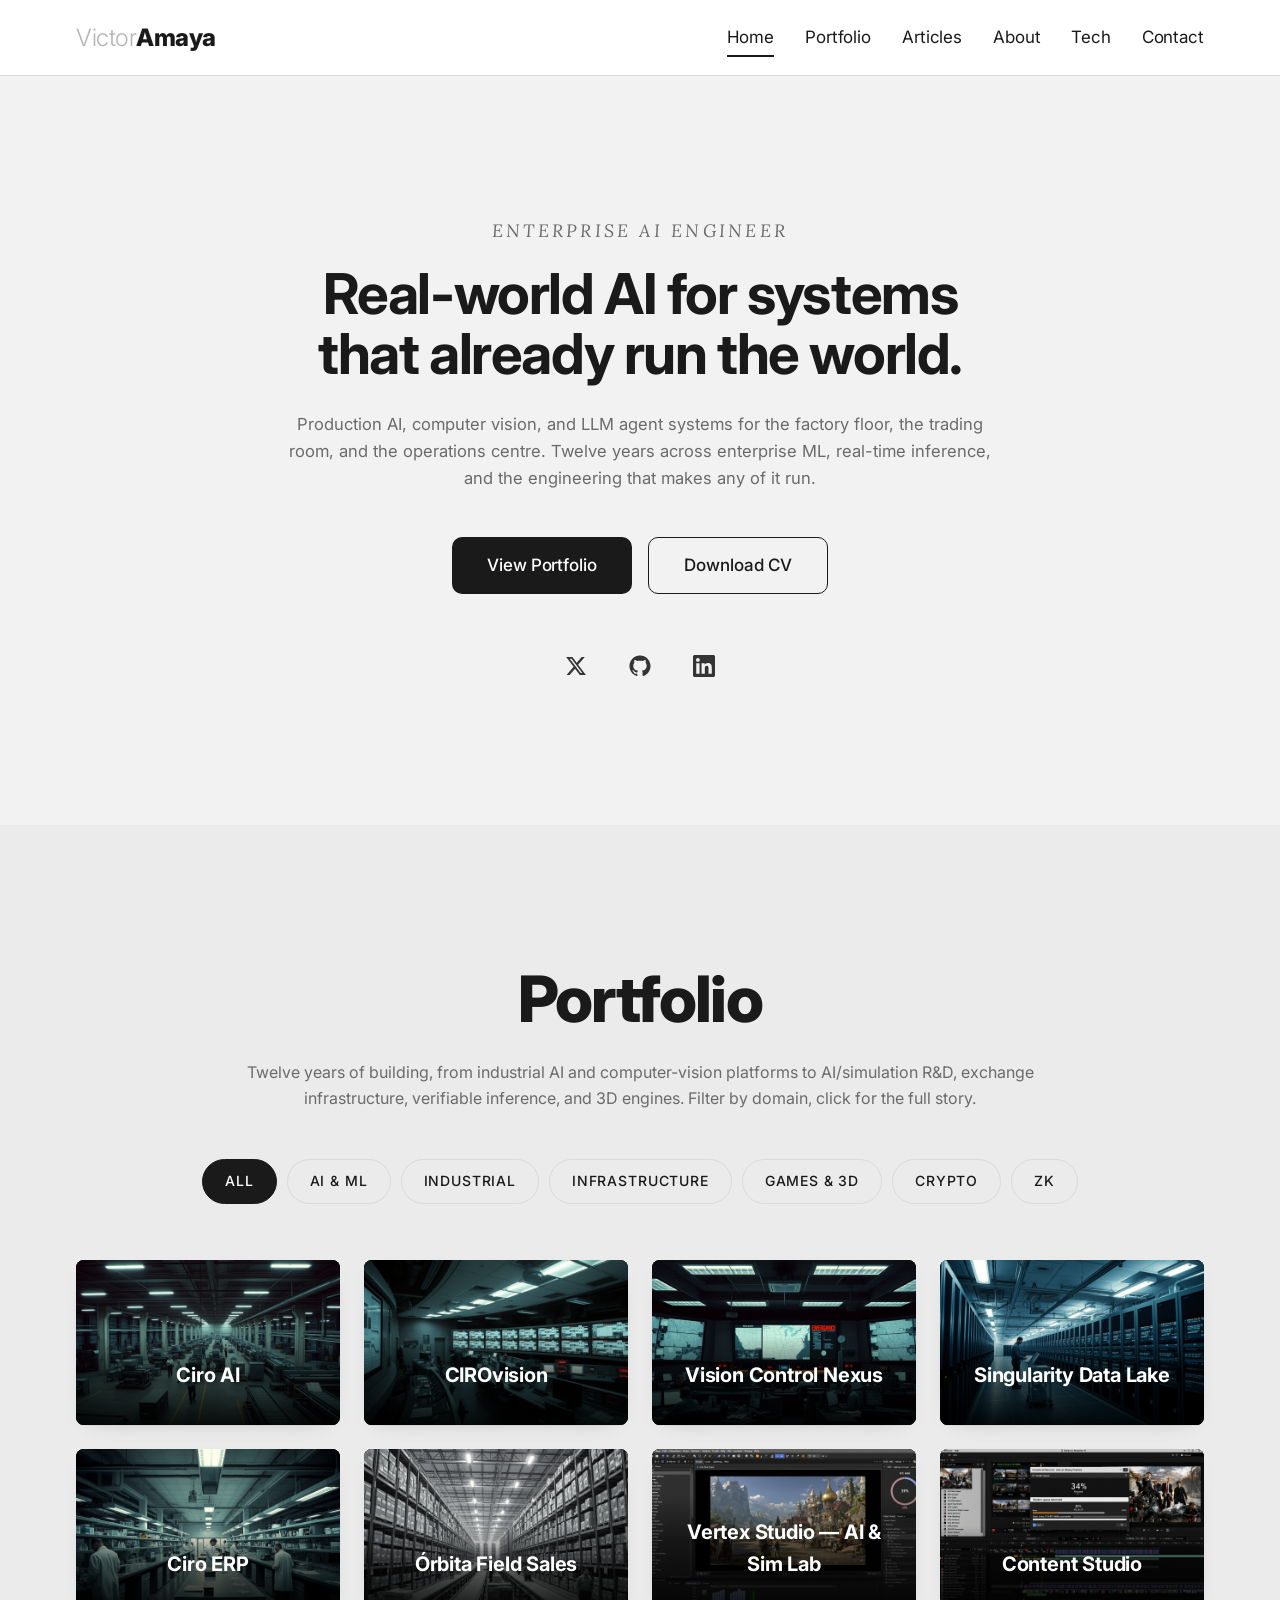
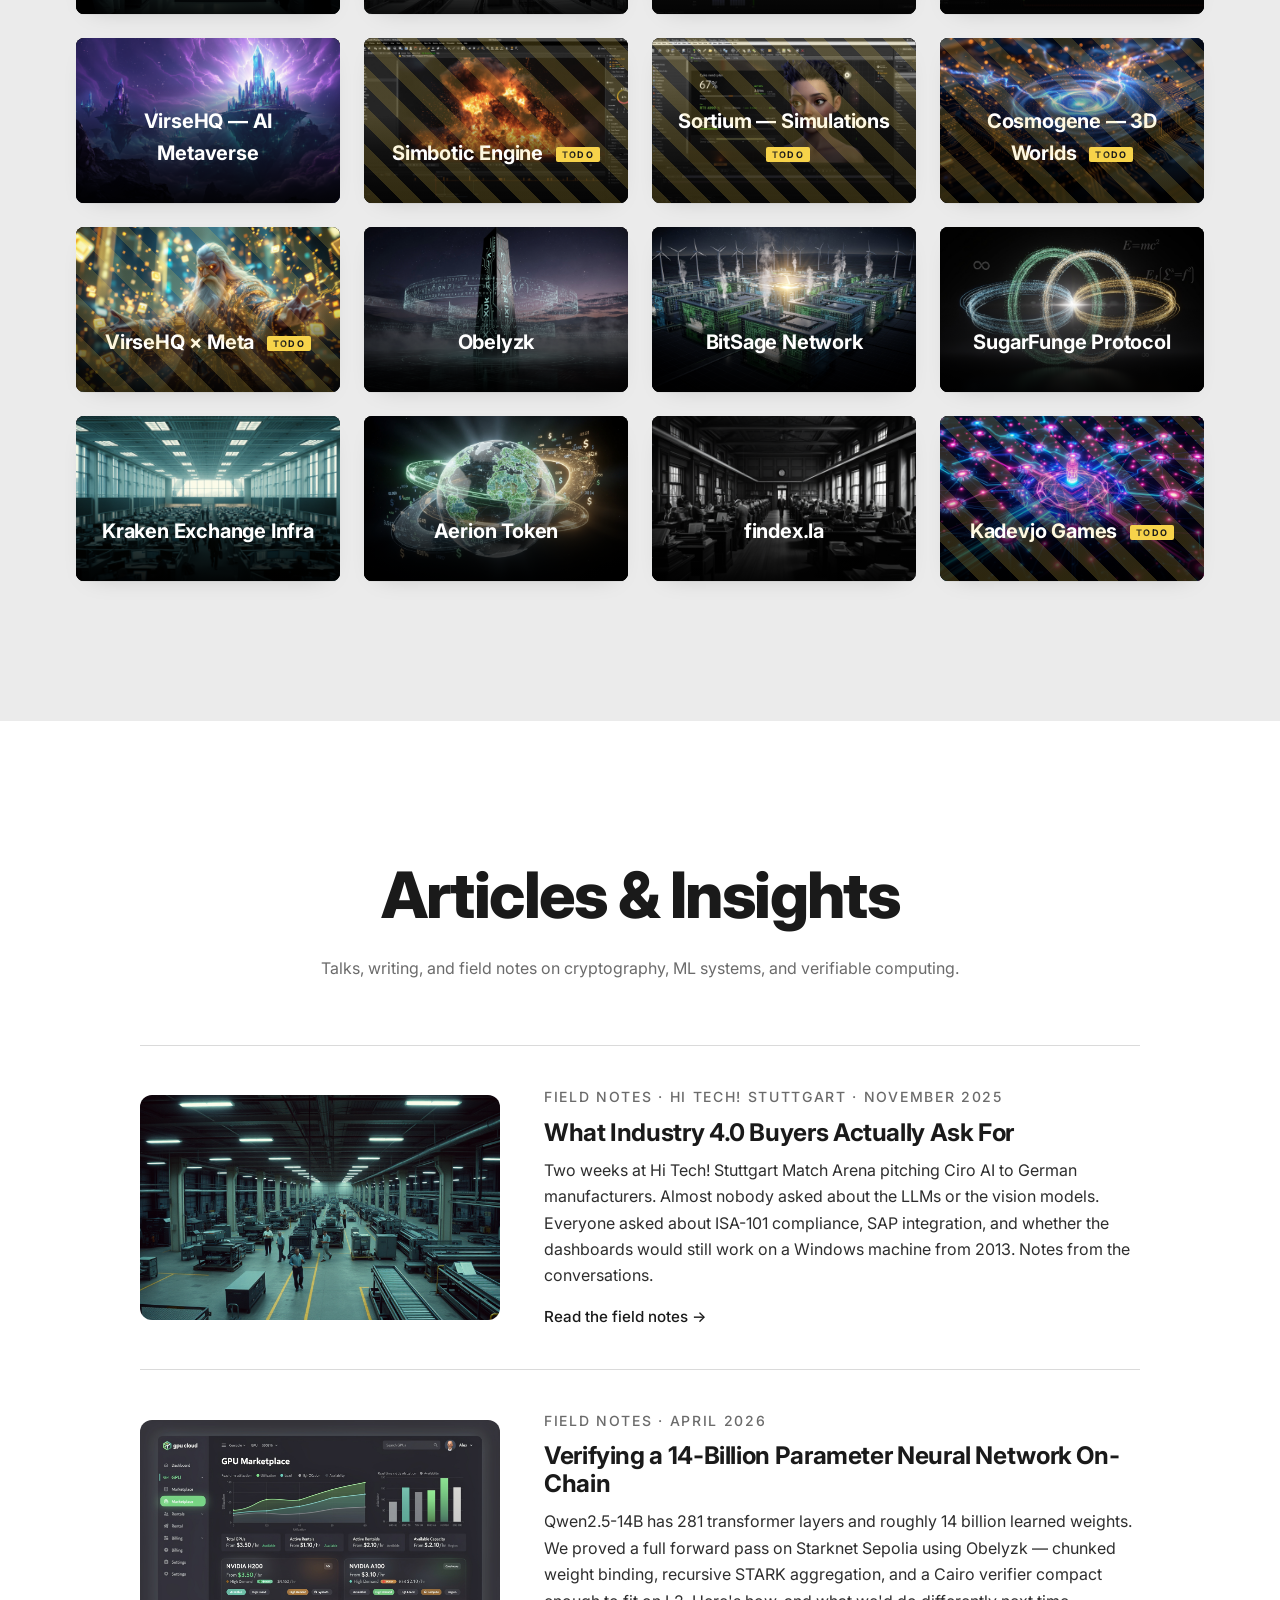
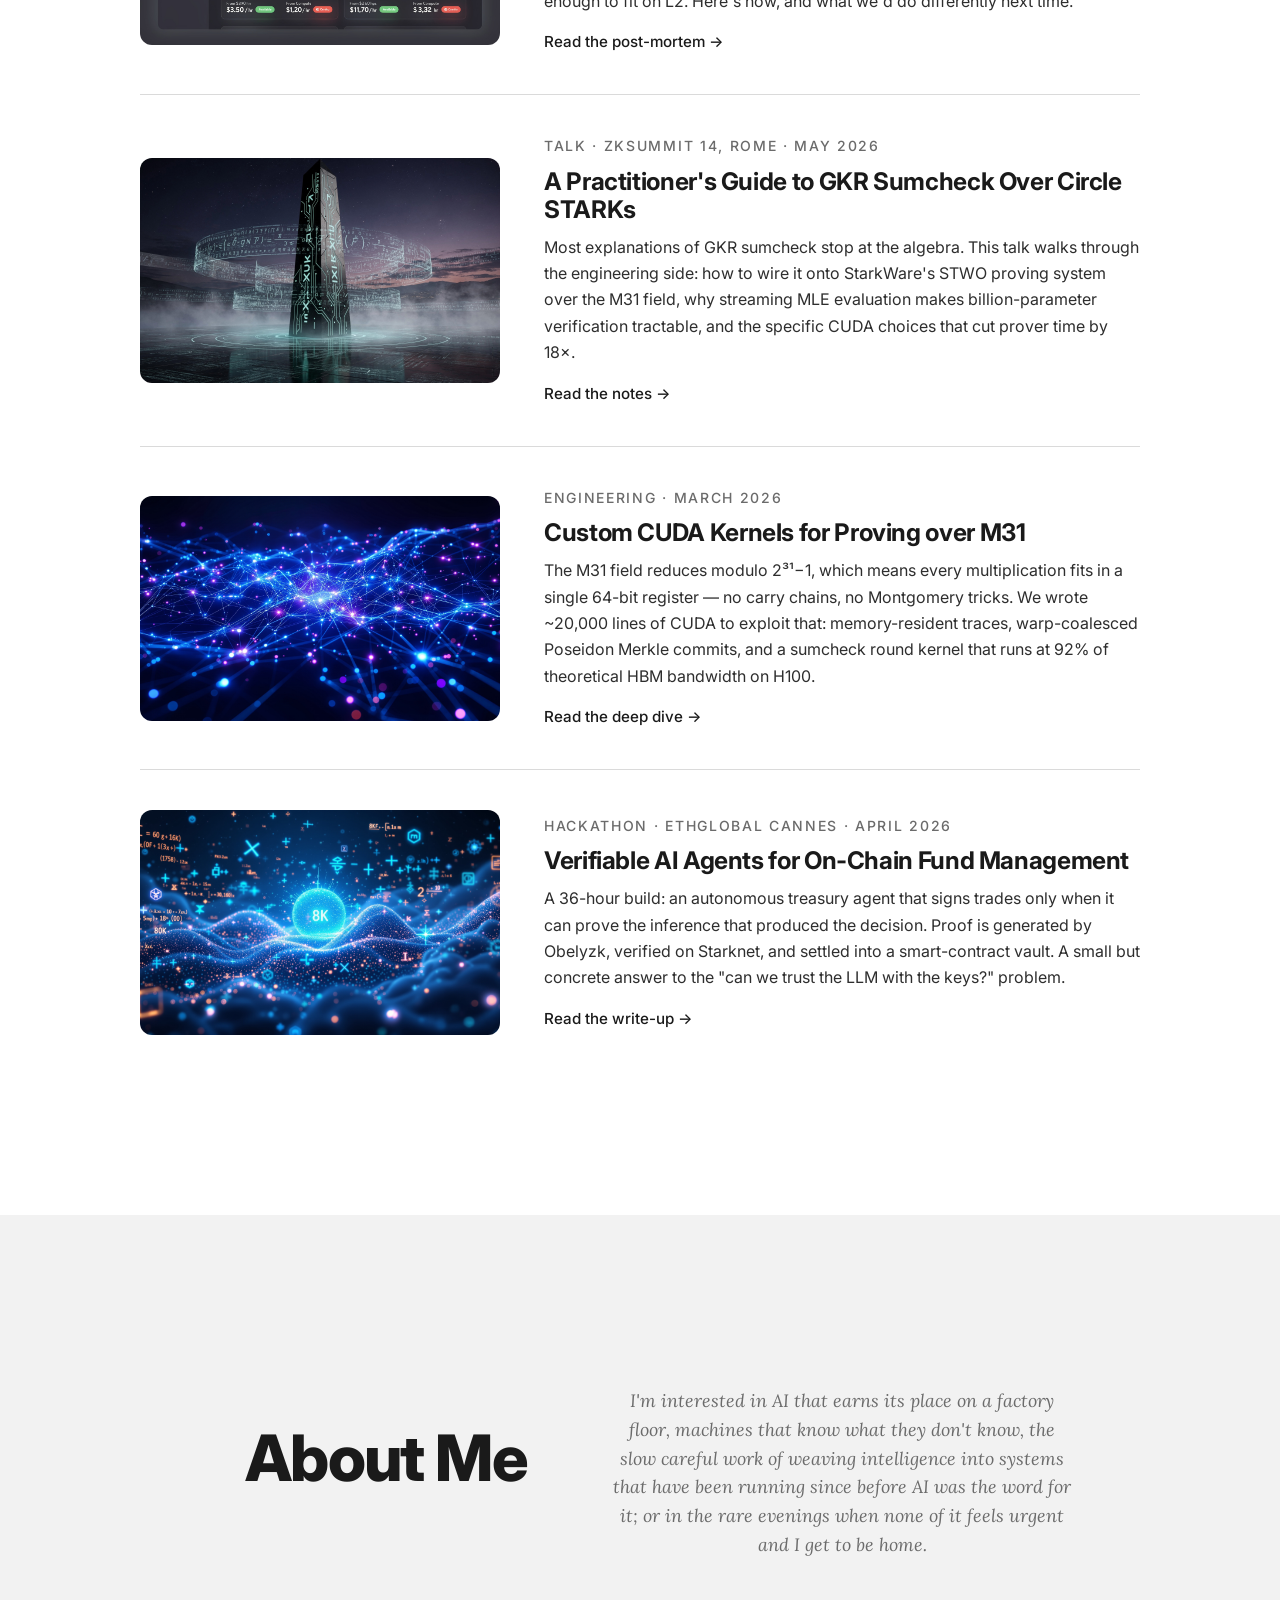
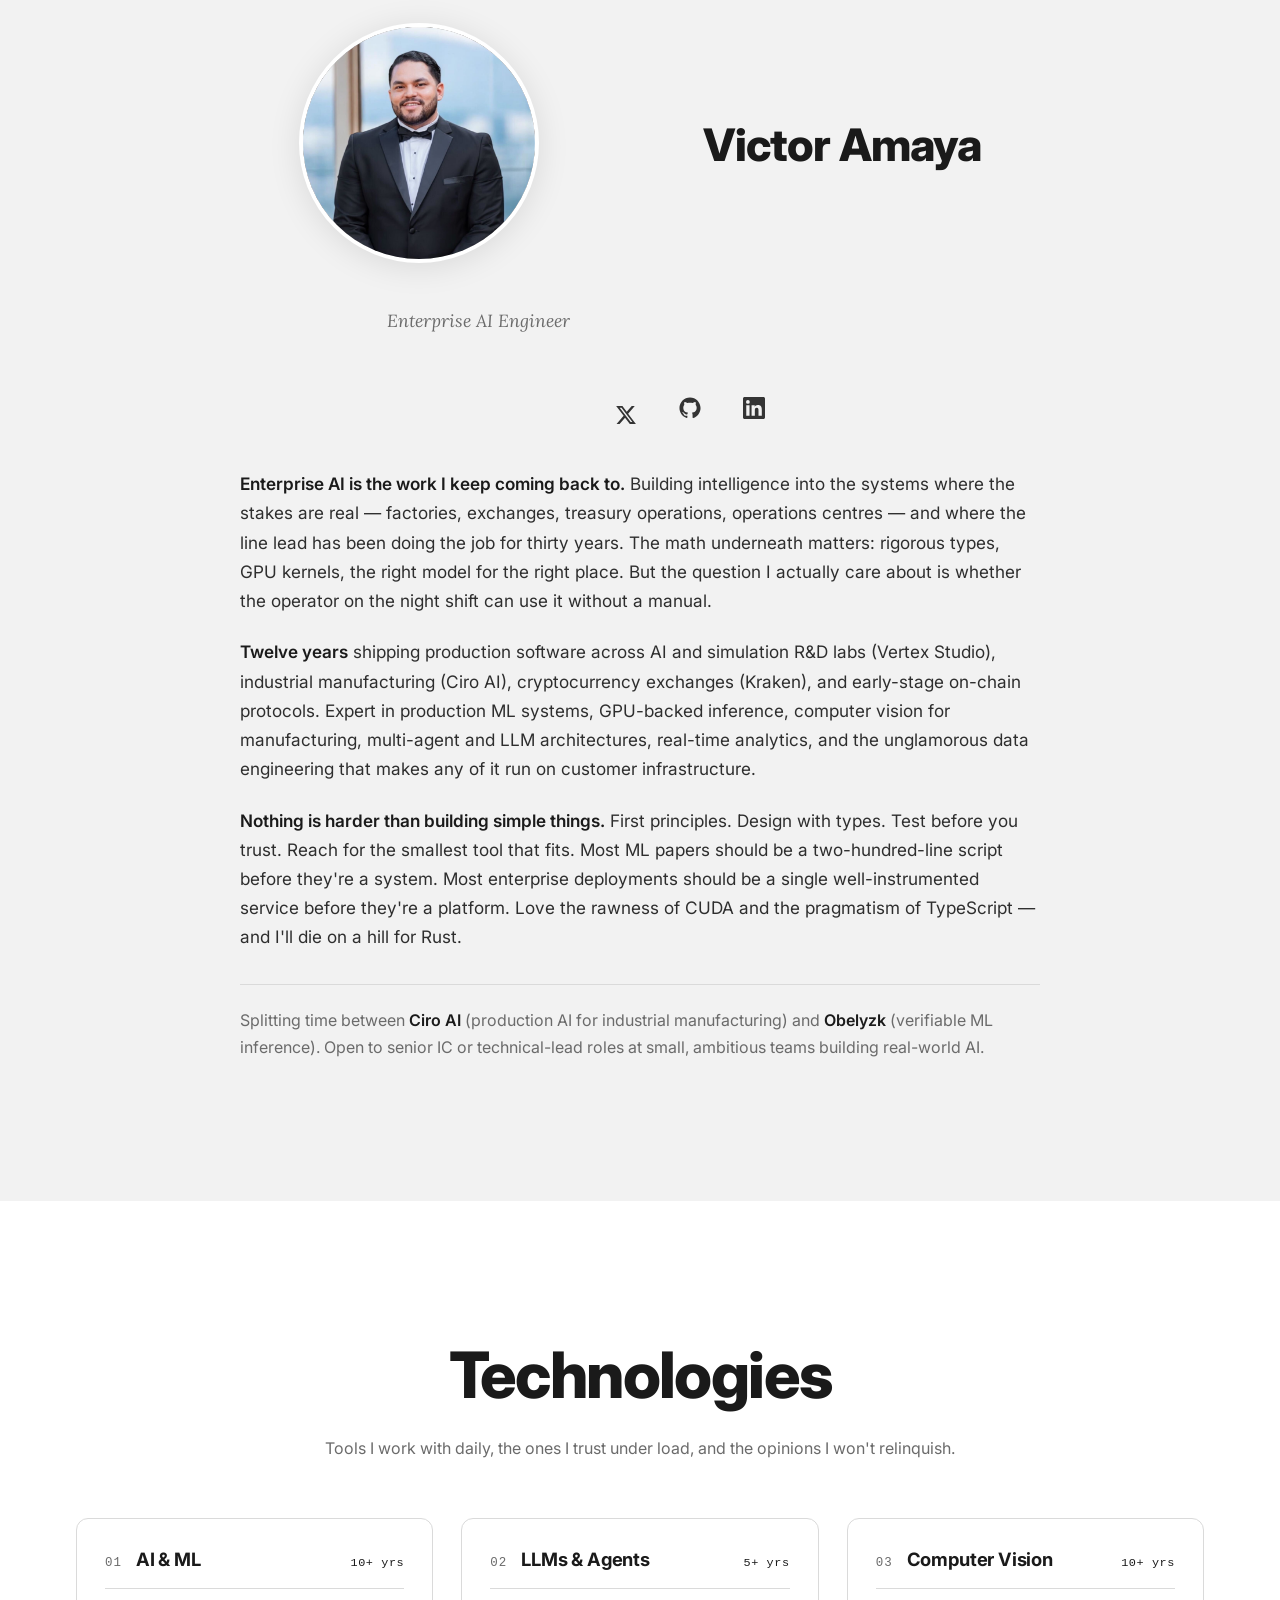
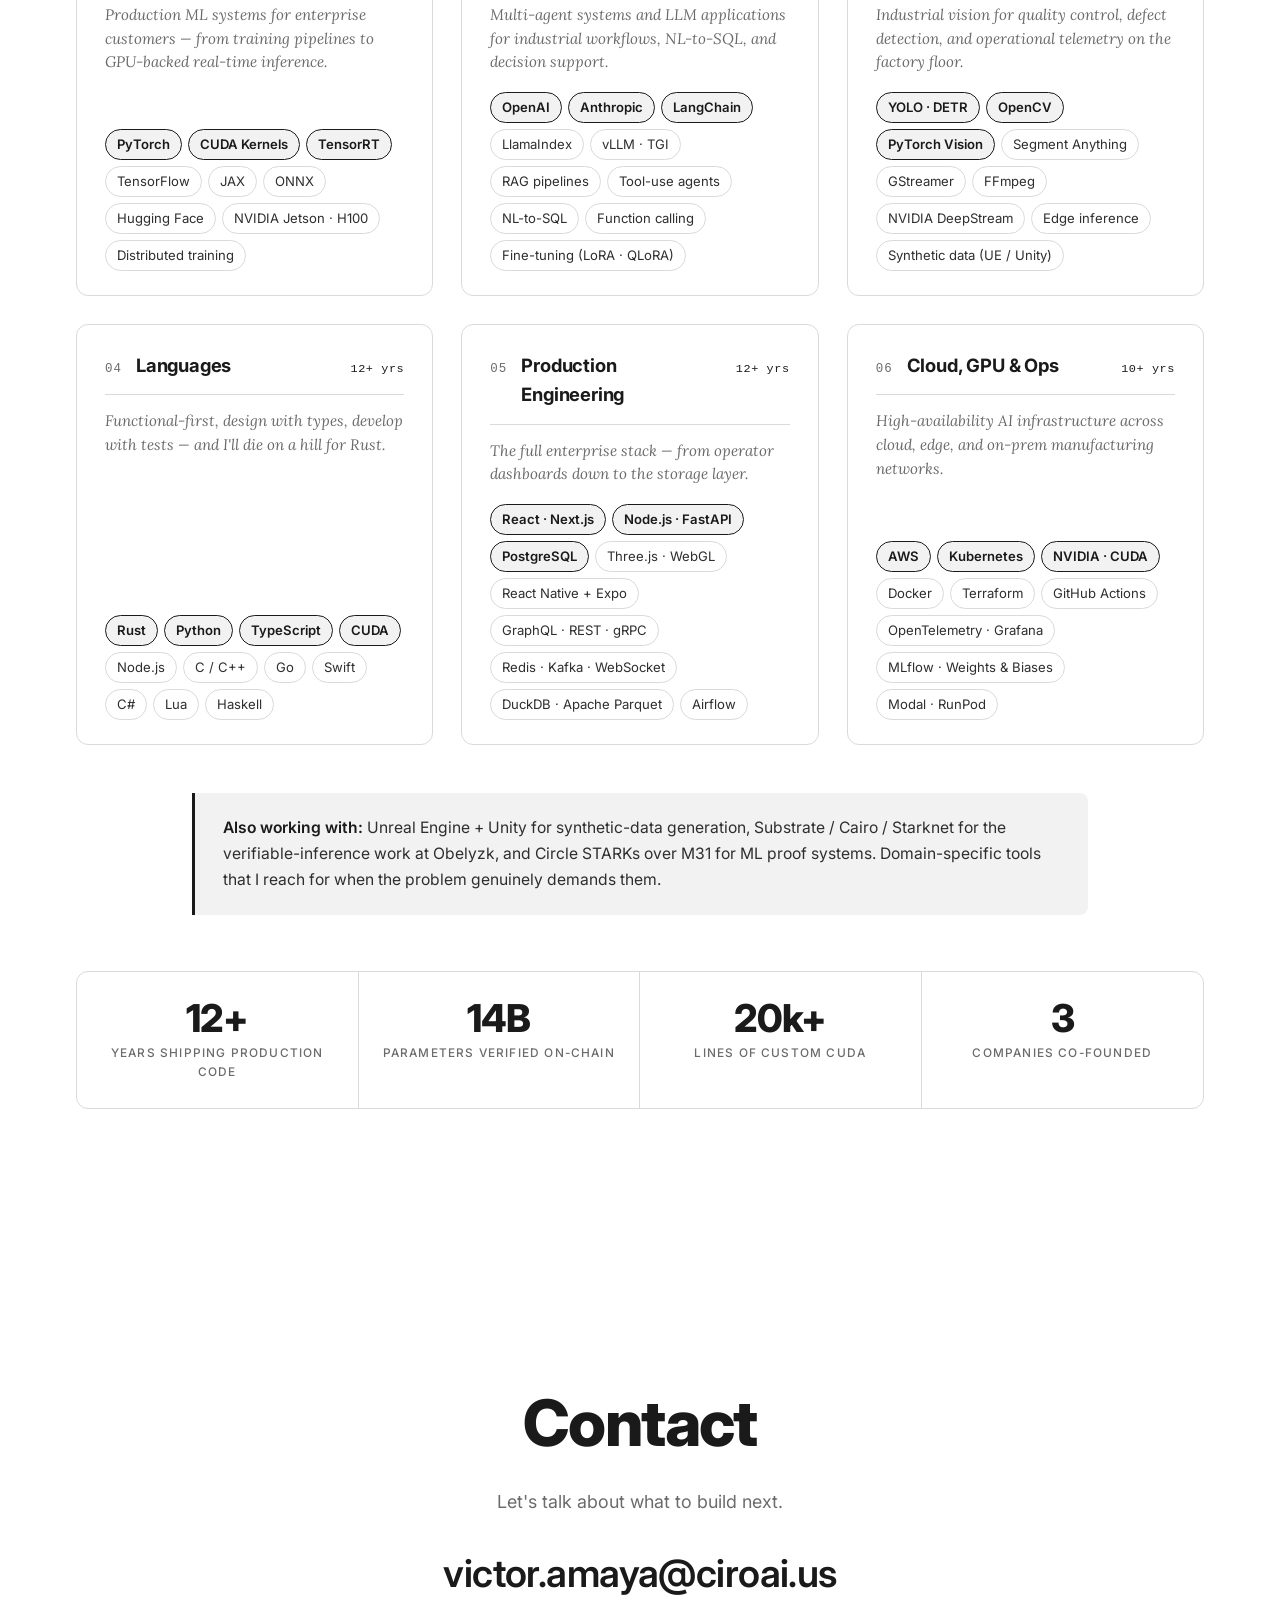
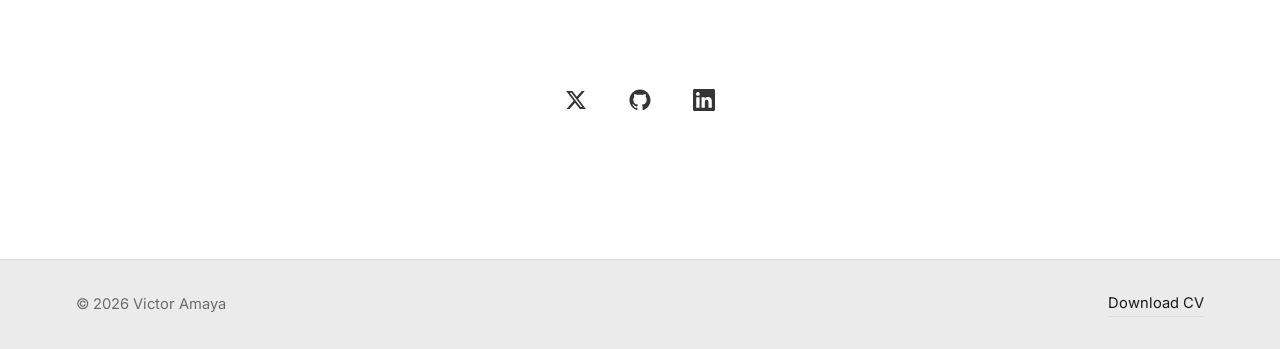
==== index.html @ 495e49b4 "Initial portfolio site Enterprise AI Engineer portfolio. Single-page static site: hero, 20-project p" ====
<!doctype html>
<html lang="en">
<head>
<meta charset="utf-8" />
<meta name="viewport" content="width=device-width, initial-scale=1, viewport-fit=cover" />
<title>Victor Amaya — Enterprise AI Engineer</title>
<meta name="description" content="Victor Amaya — Enterprise AI Engineer. Real-world AI for systems that already run the world. Production ML, computer vision, and LLM agents for industrial manufacturing." />
<meta name="theme-color" content="#FFFFFF" />
<meta property="og:title" content="Victor Amaya — Enterprise AI Engineer" />
<meta property="og:description" content="Real-world AI for systems that already run the world. Twelve years across production ML, computer vision, and LLM agents." />
<meta property="og:type" content="website" />
<meta property="og:url" content="https://vaamx.github.io" />
<meta property="og:image" content="assets/og-cover.jpg" />
<meta name="twitter:card" content="summary_large_image" />
<link rel="icon" type="image/svg+xml" href="assets/favicon.svg" />

<link rel="preconnect" href="https://fonts.googleapis.com" />
<link rel="preconnect" href="https://fonts.gstatic.com" crossorigin />
<link href="https://fonts.googleapis.com/css2?family=Inter:wght@300;400;500;600;700;800&family=Lora:ital,wght@0,400;0,500;1,400;1,500&display=swap" rel="stylesheet" />

<link rel="stylesheet" href="style.css" />
</head>
<body>

<!-- ─────────── NAV ─────────── -->
<header class="nav">
  <div class="nav-shell">
    <a class="logo" href="#home" aria-label="Victor Amaya">
      <span class="logo-light">Victor</span><span class="logo-bold">Amaya</span>
    </a>
    <nav class="nav-links" aria-label="Primary">
      <a href="#home" data-nav>Home</a>
      <a href="#portfolio" data-nav>Portfolio</a>
      <a href="#articles" data-nav>Articles</a>
      <a href="#about" data-nav>About</a>
      <a href="#technologies" data-nav>Tech</a>
      <a href="#contact" data-nav>Contact</a>
    </nav>
  </div>
</header>

<!-- ─────────── HOME / HERO ─────────── -->
<section id="home" class="hero">
  <div class="shell hero-inner">
    <span class="kicker">ENTERPRISE AI ENGINEER</span>
    <h1 class="hero-tagline">
      Real-world AI for systems<br />
      that already run the world.
    </h1>
    <p class="hero-body">
      Production AI, computer vision, and LLM agent systems for the
      factory floor, the trading room, and the operations centre. Twelve
      years across enterprise ML, real-time inference, and the engineering
      that makes any of it run.
    </p>
    <div class="cta-row">
      <a class="btn btn-primary" href="#portfolio">View Portfolio</a>
      <a class="btn btn-outline" href="assets/cv.pdf" download>Download CV</a>
    </div>
    <ul class="socials" aria-label="Social links">
      <li><a href="https://twitter.com/vaamx_" target="_blank" rel="noopener" aria-label="Twitter">
        <svg viewBox="0 0 24 24" width="22" height="22" aria-hidden="true"><path fill="currentColor" d="M18.244 2.25h3.308l-7.227 8.26 8.502 11.24h-6.66l-5.214-6.817L4.99 21.75H1.68l7.73-8.835L1.254 2.25h6.83l4.713 6.231ZM17.083 19.77h1.833L7.084 4.126H5.117L17.083 19.77Z"/></svg>
      </a></li>
      <li><a href="https://github.com/vaamx" target="_blank" rel="noopener" aria-label="GitHub">
        <svg viewBox="0 0 24 24" width="22" height="22" aria-hidden="true"><path fill="currentColor" d="M12 .5C5.65.5.5 5.65.5 12c0 5.08 3.29 9.39 7.86 10.91.58.11.79-.25.79-.55v-2c-3.2.7-3.87-1.36-3.87-1.36-.52-1.33-1.28-1.68-1.28-1.68-1.04-.71.08-.7.08-.7 1.15.08 1.76 1.18 1.76 1.18 1.03 1.76 2.69 1.25 3.35.96.1-.74.4-1.25.73-1.54-2.55-.29-5.24-1.28-5.24-5.69 0-1.26.45-2.29 1.18-3.1-.12-.29-.51-1.46.11-3.05 0 0 .96-.31 3.15 1.18.91-.25 1.89-.38 2.86-.39.97.01 1.94.14 2.86.39 2.19-1.49 3.15-1.18 3.15-1.18.62 1.59.23 2.76.11 3.05.73.81 1.18 1.84 1.18 3.1 0 4.42-2.69 5.4-5.25 5.68.41.36.78 1.05.78 2.12v3.15c0 .3.21.67.8.55C20.21 21.38 23.5 17.08 23.5 12 23.5 5.65 18.35.5 12 .5Z"/></svg>
      </a></li>
      <li><a href="https://linkedin.com/in/vamaya" target="_blank" rel="noopener" aria-label="LinkedIn">
        <svg viewBox="0 0 24 24" width="22" height="22" aria-hidden="true"><path fill="currentColor" d="M20.45 20.45h-3.55v-5.57c0-1.33-.02-3.04-1.85-3.04-1.86 0-2.14 1.45-2.14 2.94v5.67H9.36V9h3.41v1.56h.05c.48-.9 1.65-1.85 3.4-1.85 3.63 0 4.3 2.39 4.3 5.5v6.24ZM5.34 7.43a2.06 2.06 0 1 1 0-4.12 2.06 2.06 0 0 1 0 4.12ZM7.12 20.45H3.56V9h3.56v11.45ZM22.22 0H1.77C.79 0 0 .77 0 1.72v20.56C0 23.23.79 24 1.77 24h20.45c.98 0 1.78-.77 1.78-1.72V1.72C24 .77 23.2 0 22.22 0Z"/></svg>
      </a></li>
    </ul>
  </div>
</section>

<!-- ─────────── PORTFOLIO ─────────── -->
<section id="portfolio" class="portfolio">
  <div class="shell">
    <h2 class="section-title">Portfolio</h2>
    <p class="section-deck">
      Twelve years of building, from industrial AI and computer-vision platforms
      to AI/simulation R&amp;D, exchange infrastructure, verifiable inference,
      and 3D engines. Filter by domain, click for the full story.
    </p>

    <ul class="filters" role="tablist" aria-label="Portfolio filters">
      <li><button class="chip is-active" data-filter="all" role="tab" aria-selected="true">All</button></li>
      <li><button class="chip" data-filter="ai" role="tab">AI &amp; ML</button></li>
      <li><button class="chip" data-filter="industrial" role="tab">Industrial</button></li>
      <li><button class="chip" data-filter="infra" role="tab">Infrastructure</button></li>
      <li><button class="chip" data-filter="games" role="tab">Games &amp; 3D</button></li>
      <li><button class="chip" data-filter="crypto" role="tab">Crypto</button></li>
      <li><button class="chip" data-filter="zk" role="tab">ZK</button></li>
    </ul>

    <ul class="tiles" id="tiles">

      <li class="tile" data-project="ciro-ai" data-cats="ai industrial" data-year="2024">
        <button type="button" class="tile-link">
          <div class="tile-media"><img src="assets/projects/ciro-ai.jpg" alt="Ciro AI" onerror="this.parentElement.classList.add('no-img')" /></div>
          <div class="tile-meta">
            <h3 class="tile-title">Ciro AI</h3>
            <p class="tile-blurb">Real-time ML and computer-vision platform for industrial manufacturing.</p>
            <ul class="tile-tags"><li>Python</li><li>PyTorch</li><li>LLMs</li><li>Industry 4.0</li></ul>
          </div>
        </button>
      </li>

      <li class="tile" data-project="cirovision" data-cats="ai industrial" data-year="2024">
        <button type="button" class="tile-link">
          <div class="tile-media"><img src="assets/projects/cirovision.jpg" alt="CIROvision" onerror="this.parentElement.classList.add('no-img')" /></div>
          <div class="tile-meta">
            <h3 class="tile-title">CIROvision</h3>
            <p class="tile-blurb">Computer-vision pipelines for factory-floor quality control.</p>
            <ul class="tile-tags"><li>PyTorch</li><li>YOLO</li><li>OpenCV</li></ul>
          </div>
        </button>
      </li>

      <li class="tile" data-project="vcn" data-cats="ai" data-year="2024">
        <button type="button" class="tile-link">
          <div class="tile-media"><img src="assets/projects/vcn.jpg" alt="Vision Control Nexus" onerror="this.parentElement.classList.add('no-img')" /></div>
          <div class="tile-meta">
            <h3 class="tile-title">Vision Control Nexus</h3>
            <p class="tile-blurb">Forensic video review and analytics platform.</p>
            <ul class="tile-tags"><li>React</li><li>FFmpeg</li><li>NVIDIA</li></ul>
          </div>
        </button>
      </li>

      <li class="tile" data-project="singularity" data-cats="industrial infra" data-year="2025">
        <button type="button" class="tile-link">
          <div class="tile-media"><img src="assets/projects/singularity.jpg" alt="Singularity Data Lake" onerror="this.parentElement.classList.add('no-img')" /></div>
          <div class="tile-meta">
            <h3 class="tile-title">Singularity Data Lake</h3>
            <p class="tile-blurb">ETL and warehousing layer powering Ciro AI's analytics.</p>
            <ul class="tile-tags"><li>Python</li><li>Parquet</li><li>DuckDB</li><li>Airflow</li></ul>
          </div>
        </button>
      </li>

      <li class="tile" data-project="ciro-erp" data-cats="industrial" data-year="2025">
        <button type="button" class="tile-link">
          <div class="tile-media"><img src="assets/projects/ciro-erp.jpg" alt="Ciro ERP" onerror="this.parentElement.classList.add('no-img')" /></div>
          <div class="tile-meta">
            <h3 class="tile-title">Ciro ERP</h3>
            <p class="tile-blurb">Manufacturing ERP with DTE/DGII tax integration for LATAM.</p>
            <ul class="tile-tags"><li>TypeScript</li><li>React</li><li>PostgreSQL</li></ul>
          </div>
        </button>
      </li>

      <li class="tile" data-project="orbita" data-cats="industrial" data-year="2024">
        <button type="button" class="tile-link">
          <div class="tile-media"><img src="assets/projects/orbita.jpg" alt="Órbita Field Sales" onerror="this.parentElement.classList.add('no-img')" /></div>
          <div class="tile-meta">
            <h3 class="tile-title">Órbita Field Sales</h3>
            <p class="tile-blurb">Offline-first React Native field-sales app for industrial distributors.</p>
            <ul class="tile-tags"><li>React Native</li><li>Expo</li><li>SQLite</li></ul>
          </div>
        </button>
      </li>

      <li class="tile" data-project="vertex" data-cats="ai games" data-year="2020">
        <button type="button" class="tile-link">
          <div class="tile-media"><img src="assets/projects/vertex.jpg" alt="Vertex Studio" onerror="this.parentElement.classList.add('no-img')" /></div>
          <div class="tile-meta">
            <h3 class="tile-title">Vertex Studio — AI &amp; Sim Lab</h3>
            <p class="tile-blurb">Enterprise simulation &amp; synthetic-data R&amp;D. From R&amp;D to $1M+ ARR.</p>
            <ul class="tile-tags"><li>Unreal Engine</li><li>PyTorch</li><li>Synthetic Data</li></ul>
          </div>
        </button>
      </li>

      <li class="tile" data-project="content-studio" data-cats="ai" data-year="2025">
        <button type="button" class="tile-link">
          <div class="tile-media"><img src="assets/projects/content-studio.jpg" alt="Content Studio" onerror="this.parentElement.classList.add('no-img')" /></div>
          <div class="tile-meta">
            <h3 class="tile-title">Content Studio</h3>
            <p class="tile-blurb">Motion-graphics and AI-video production pipeline.</p>
            <ul class="tile-tags"><li>Python</li><li>FFmpeg</li><li>Three.js</li></ul>
          </div>
        </button>
      </li>

      <li class="tile" data-project="virse" data-cats="games ai" data-year="2015">
        <button type="button" class="tile-link">
          <div class="tile-media"><img src="assets/projects/virse.jpg" alt="VirseHQ" onerror="this.parentElement.classList.add('no-img')" /></div>
          <div class="tile-meta">
            <h3 class="tile-title">VirseHQ — AI Metaverse</h3>
            <p class="tile-blurb">AI-powered metaverse and enterprise XR products. $15M ARR.</p>
            <ul class="tile-tags"><li>Unity</li><li>Unreal</li><li>AI</li><li>XR</li></ul>
          </div>
        </button>
      </li>

      <li class="tile is-placeholder" data-project="simbotic" data-cats="games ai" data-year="20XX">
        <button type="button" class="tile-link">
          <div class="tile-media"><img src="assets/projects/simbotic.jpg" alt="Simbotic" onerror="this.parentElement.classList.add('no-img')" /></div>
          <div class="tile-meta">
            <h3 class="tile-title">Simbotic Engine <span class="todo">TODO</span></h3>
            <p class="tile-blurb">Custom simulation engine. Add details: era, products, your contribution.</p>
            <ul class="tile-tags"><li>TBD</li></ul>
          </div>
        </button>
      </li>

      <li class="tile is-placeholder" data-project="sortium" data-cats="games ai" data-year="20XX">
        <button type="button" class="tile-link">
          <div class="tile-media"><img src="assets/projects/sortium.jpg" alt="Sortium" onerror="this.parentElement.classList.add('no-img')" /></div>
          <div class="tile-meta">
            <h3 class="tile-title">Sortium — Simulations <span class="todo">TODO</span></h3>
            <p class="tile-blurb">Real-time 3D simulations &amp; world-building. Add: role, stack, shipped products.</p>
            <ul class="tile-tags"><li>TBD</li></ul>
          </div>
        </button>
      </li>

      <li class="tile is-placeholder" data-project="cosmogene" data-cats="games" data-year="20XX">
        <button type="button" class="tile-link">
          <div class="tile-media"><img src="assets/projects/cosmogene.jpg" alt="Cosmogene" onerror="this.parentElement.classList.add('no-img')" /></div>
          <div class="tile-meta">
            <h3 class="tile-title">Cosmogene — 3D Worlds <span class="todo">TODO</span></h3>
            <p class="tile-blurb">Procedural 3D-world generation. Add: scope, your contribution, engine.</p>
            <ul class="tile-tags"><li>TBD</li></ul>
          </div>
        </button>
      </li>

      <li class="tile is-placeholder" data-project="virse-meta" data-cats="games" data-year="2015">
        <button type="button" class="tile-link">
          <div class="tile-media"><img src="assets/projects/virse-meta.jpg" alt="VirseHQ × Meta" onerror="this.parentElement.classList.add('no-img')" /></div>
          <div class="tile-meta">
            <h3 class="tile-title">VirseHQ × Meta <span class="todo">TODO</span></h3>
            <p class="tile-blurb">3D worlds &amp; XR apps in collaboration with Meta. Add: scope, products, hardware.</p>
            <ul class="tile-tags"><li>Unity / Unreal</li><li>XR</li></ul>
          </div>
        </button>
      </li>

      <li class="tile" data-project="obelyzk" data-cats="zk ai crypto" data-year="2025">
        <button type="button" class="tile-link">
          <div class="tile-media"><img src="assets/projects/obelyzk.jpg" alt="Obelyzk" onerror="this.parentElement.classList.add('no-img')" /></div>
          <div class="tile-meta">
            <h3 class="tile-title">Obelyzk</h3>
            <p class="tile-blurb">Rust ZK proving engine for ML inference. Verified Qwen2.5-14B on Starknet Sepolia.</p>
            <ul class="tile-tags"><li>Rust</li><li>CUDA</li><li>STWO</li><li>Starknet</li></ul>
          </div>
        </button>
      </li>

      <li class="tile" data-project="bitsage" data-cats="zk crypto infra" data-year="2025">
        <button type="button" class="tile-link">
          <div class="tile-media"><img src="assets/projects/bitsage.jpg" alt="BitSage Network" onerror="this.parentElement.classList.add('no-img')" /></div>
          <div class="tile-meta">
            <h3 class="tile-title">BitSage Network</h3>
            <p class="tile-blurb">Verifiable decentralized compute marketplace on Starknet.</p>
            <ul class="tile-tags"><li>Rust</li><li>Cairo</li><li>Starknet</li></ul>
          </div>
        </button>
      </li>

      <li class="tile" data-project="sugarfunge" data-cats="crypto games" data-year="2022">
        <button type="button" class="tile-link">
          <div class="tile-media"><img src="assets/projects/sugarfunge.jpg" alt="SugarFunge" onerror="this.parentElement.classList.add('no-img')" /></div>
          <div class="tile-meta">
            <h3 class="tile-title">SugarFunge Protocol</h3>
            <p class="tile-blurb">On-chain behavioral-economics engine on Substrate.</p>
            <ul class="tile-tags"><li>Substrate</li><li>Rust</li><li>Polkadot</li></ul>
          </div>
        </button>
      </li>

      <li class="tile" data-project="kraken" data-cats="crypto infra" data-year="2017">
        <button type="button" class="tile-link">
          <div class="tile-media"><img src="assets/projects/kraken.jpg" alt="Kraken Exchange Infra" onerror="this.parentElement.classList.add('no-img')" /></div>
          <div class="tile-meta">
            <h3 class="tile-title">Kraken Exchange Infra</h3>
            <p class="tile-blurb">Matching engines &amp; liquidity for a tier-one crypto exchange.</p>
            <ul class="tile-tags"><li>Node.js</li><li>Matching Engine</li><li>HFT</li></ul>
          </div>
        </button>
      </li>

      <li class="tile" data-project="aerion" data-cats="crypto" data-year="2025">
        <button type="button" class="tile-link">
          <div class="tile-media"><img src="assets/projects/aerion.jpg" alt="Aerion" onerror="this.parentElement.classList.add('no-img')" /></div>
          <div class="tile-meta">
            <h3 class="tile-title">Aerion Token</h3>
            <p class="tile-blurb">Token economics and protocol mechanics for a compute network.</p>
            <ul class="tile-tags"><li>Tokenomics</li><li>Mechanism Design</li></ul>
          </div>
        </button>
      </li>

      <li class="tile" data-project="findex" data-cats="infra industrial" data-year="2023">
        <button type="button" class="tile-link">
          <div class="tile-media"><img src="assets/projects/findex.jpg" alt="findex.la" onerror="this.parentElement.classList.add('no-img')" /></div>
          <div class="tile-meta">
            <h3 class="tile-title">findex.la</h3>
            <p class="tile-blurb">DTE / DGII electronic-invoicing platform for El Salvador.</p>
            <ul class="tile-tags"><li>TypeScript</li><li>Node.js</li><li>DGII</li></ul>
          </div>
        </button>
      </li>

      <li class="tile is-placeholder" data-project="kadevjo" data-cats="games crypto" data-year="2014">
        <button type="button" class="tile-link">
          <div class="tile-media"><img src="assets/projects/kadevjo.jpg" alt="Kadevjo Games" onerror="this.parentElement.classList.add('no-img')" /></div>
          <div class="tile-meta">
            <h3 class="tile-title">Kadevjo Games <span class="todo">TODO</span></h3>
            <p class="tile-blurb">Mobile titles, apps, and early crypto systems. Add: titles, links, art.</p>
            <ul class="tile-tags"><li>Unity</li><li>Mobile</li><li>Crypto</li></ul>
          </div>
        </button>
      </li>

    </ul>
  </div>
</section>

<!-- ─────────── ARTICLES ─────────── -->
<section id="articles" class="articles">
  <div class="shell">
    <h2 class="section-title">Articles &amp; Insights</h2>
    <p class="section-deck">
      Talks, writing, and field notes on cryptography, ML systems, and
      verifiable computing.
    </p>

    <ul class="article-list">

      <li class="article">
        <a class="article-link" href="articles/industry-40-buyers.html" aria-label="Industrial AI at Hi Tech! Stuttgart">
          <div class="article-media"><img src="assets/articles/stuttgart.jpg" alt="Industrial AI in Stuttgart" onerror="this.parentElement.classList.add('no-img')" /></div>
          <div class="article-body">
            <span class="article-meta">Field notes · Hi Tech! Stuttgart · November 2025</span>
            <h3 class="article-title">What Industry 4.0 Buyers Actually Ask For</h3>
            <p class="article-excerpt">
              Two weeks at Hi Tech! Stuttgart Match Arena pitching Ciro AI to
              German manufacturers. Almost nobody asked about the LLMs or the
              vision models. Everyone asked about ISA-101 compliance, SAP
              integration, and whether the dashboards would still work on a
              Windows machine from 2013. Notes from the conversations.
            </p>
            <span class="read-link">Read the field notes →</span>
          </div>
        </button>
      </li>

      <li class="article">
        <a class="article-link" href="articles/verifying-14b-on-chain.html" aria-label="Verifying a 14B Neural Network On-Chain">
          <div class="article-media"><img src="assets/articles/kraken-stwo.jpg" alt="Qwen2.5-14B verification dashboard" onerror="this.parentElement.classList.add('no-img')" /></div>
          <div class="article-body">
            <span class="article-meta">Field notes · April 2026</span>
            <h3 class="article-title">Verifying a 14-Billion Parameter Neural Network On-Chain</h3>
            <p class="article-excerpt">
              Qwen2.5-14B has 281 transformer layers and roughly 14 billion learned
              weights. We proved a full forward pass on Starknet Sepolia using
              Obelyzk — chunked weight binding, recursive STARK aggregation,
              and a Cairo verifier compact enough to fit on L2. Here's how, and
              what we'd do differently next time.
            </p>
            <span class="read-link">Read the post-mortem →</span>
          </div>
        </button>
      </li>

      <li class="article">
        <a class="article-link" href="articles/gkr-sumcheck-practitioner-guide.html" aria-label="A Practitioner's Guide to GKR Sumcheck Over Circle STARKs">
          <div class="article-media"><img src="assets/articles/zksummit-rome.jpg" alt="zkSummit 14 Rome" onerror="this.parentElement.classList.add('no-img')" /></div>
          <div class="article-body">
            <span class="article-meta">Talk · zkSummit 14, Rome · May 2026</span>
            <h3 class="article-title">A Practitioner's Guide to GKR Sumcheck Over Circle STARKs</h3>
            <p class="article-excerpt">
              Most explanations of GKR sumcheck stop at the algebra. This talk walks
              through the engineering side: how to wire it onto StarkWare's STWO
              proving system over the M31 field, why streaming MLE evaluation makes
              billion-parameter verification tractable, and the specific CUDA
              choices that cut prover time by 18×.
            </p>
            <span class="read-link">Read the notes →</span>
          </div>
        </button>
      </li>

      <li class="article">
        <a class="article-link" href="articles/cuda-kernels-m31.html" aria-label="Custom CUDA Kernels for ZK Proving">
          <div class="article-media"><img src="assets/articles/cuda-kernels.jpg" alt="CUDA kernel architecture" onerror="this.parentElement.classList.add('no-img')" /></div>
          <div class="article-body">
            <span class="article-meta">Engineering · March 2026</span>
            <h3 class="article-title">Custom CUDA Kernels for Proving over M31</h3>
            <p class="article-excerpt">
              The M31 field reduces modulo 2³¹−1, which means every multiplication
              fits in a single 64-bit register — no carry chains, no Montgomery
              tricks. We wrote ~20,000 lines of CUDA to exploit that: memory-resident
              traces, warp-coalesced Poseidon Merkle commits, and a sumcheck round
              kernel that runs at 92% of theoretical HBM bandwidth on H100.
            </p>
            <span class="read-link">Read the deep dive →</span>
          </div>
        </button>
      </li>

      <li class="article">
        <a class="article-link" href="articles/verifiable-ai-agents-cannes.html" aria-label="Verifiable AI Agents for On-Chain Fund Management">
          <div class="article-media"><img src="assets/articles/ethglobal-cannes.jpg" alt="ETHGlobal Cannes" onerror="this.parentElement.classList.add('no-img')" /></div>
          <div class="article-body">
            <span class="article-meta">Hackathon · ETHGlobal Cannes · April 2026</span>
            <h3 class="article-title">Verifiable AI Agents for On-Chain Fund Management</h3>
            <p class="article-excerpt">
              A 36-hour build: an autonomous treasury agent that signs trades only
              when it can prove the inference that produced the decision. Proof
              is generated by Obelyzk, verified on Starknet, and settled into a
              smart-contract vault. A small but concrete answer to the "can we
              trust the LLM with the keys?" problem.
            </p>
            <span class="read-link">Read the write-up →</span>
          </div>
        </button>
      </li>

    </ul>
  </div>
</section>

<!-- ─────────── ABOUT ─────────── -->
<section id="about" class="about">
  <div class="shell about-shell">
    <h2 class="section-title">About Me</h2>
    <p class="quote">
      <em>I'm interested in AI that earns its place on a factory floor,
      machines that know what they don't know, the slow careful work
      of weaving intelligence into systems that have been running since
      before AI was the word for it; or in the rare evenings when none
      of it feels urgent and I get to be home.</em>
    </p>

    <div class="profile">
      <div class="avatar">
        <img src="assets/profile.png" alt="Victor Amaya" onerror="this.parentElement.classList.add('no-img')" />
      </div>
      <h3 class="profile-name">Victor Amaya</h3>
      <p class="profile-subtitle"><em>Enterprise AI Engineer</em></p>
      <ul class="socials" aria-label="Social links">
        <li><a href="https://twitter.com/vaamx_" target="_blank" rel="noopener" aria-label="Twitter"><svg viewBox="0 0 24 24" width="22" height="22"><path fill="currentColor" d="M18.244 2.25h3.308l-7.227 8.26 8.502 11.24h-6.66l-5.214-6.817L4.99 21.75H1.68l7.73-8.835L1.254 2.25h6.83l4.713 6.231ZM17.083 19.77h1.833L7.084 4.126H5.117L17.083 19.77Z"/></svg></a></li>
        <li><a href="https://github.com/vaamx" target="_blank" rel="noopener" aria-label="GitHub"><svg viewBox="0 0 24 24" width="22" height="22"><path fill="currentColor" d="M12 .5C5.65.5.5 5.65.5 12c0 5.08 3.29 9.39 7.86 10.91.58.11.79-.25.79-.55v-2c-3.2.7-3.87-1.36-3.87-1.36-.52-1.33-1.28-1.68-1.28-1.68-1.04-.71.08-.7.08-.7 1.15.08 1.76 1.18 1.76 1.18 1.03 1.76 2.69 1.25 3.35.96.1-.74.4-1.25.73-1.54-2.55-.29-5.24-1.28-5.24-5.69 0-1.26.45-2.29 1.18-3.1-.12-.29-.51-1.46.11-3.05 0 0 .96-.31 3.15 1.18.91-.25 1.89-.38 2.86-.39.97.01 1.94.14 2.86.39 2.19-1.49 3.15-1.18 3.15-1.18.62 1.59.23 2.76.11 3.05.73.81 1.18 1.84 1.18 3.1 0 4.42-2.69 5.4-5.25 5.68.41.36.78 1.05.78 2.12v3.15c0 .3.21.67.8.55C20.21 21.38 23.5 17.08 23.5 12 23.5 5.65 18.35.5 12 .5Z"/></svg></a></li>
        <li><a href="https://linkedin.com/in/vamaya" target="_blank" rel="noopener" aria-label="LinkedIn"><svg viewBox="0 0 24 24" width="22" height="22"><path fill="currentColor" d="M20.45 20.45h-3.55v-5.57c0-1.33-.02-3.04-1.85-3.04-1.86 0-2.14 1.45-2.14 2.94v5.67H9.36V9h3.41v1.56h.05c.48-.9 1.65-1.85 3.4-1.85 3.63 0 4.3 2.39 4.3 5.5v6.24ZM5.34 7.43a2.06 2.06 0 1 1 0-4.12 2.06 2.06 0 0 1 0 4.12ZM7.12 20.45H3.56V9h3.56v11.45ZM22.22 0H1.77C.79 0 0 .77 0 1.72v20.56C0 23.23.79 24 1.77 24h20.45c.98 0 1.78-.77 1.78-1.72V1.72C24 .77 23.2 0 22.22 0Z"/></svg></a></li>
      </ul>
    </div>

    <div class="bio">
      <p>
        <strong>Enterprise AI is the work I keep coming back to.</strong>
        Building intelligence into the systems where the stakes are real —
        factories, exchanges, treasury operations, operations centres — and
        where the line lead has been doing the job for thirty years. The
        math underneath matters: rigorous types, GPU kernels, the right
        model for the right place. But the question I actually care about
        is whether the operator on the night shift can use it without a
        manual.
      </p>
      <p>
        <strong>Twelve years</strong> shipping production software across
        AI and simulation R&amp;D labs (Vertex Studio), industrial
        manufacturing (Ciro AI), cryptocurrency exchanges (Kraken), and
        early-stage on-chain protocols. Expert in production ML systems,
        GPU-backed inference, computer vision for manufacturing, multi-agent
        and LLM architectures, real-time analytics, and the unglamorous
        data engineering that makes any of it run on customer
        infrastructure.
      </p>
      <p>
        <strong>Nothing is harder than building simple things.</strong>
        First principles. Design with types. Test before you trust. Reach
        for the smallest tool that fits. Most ML papers should be a
        two-hundred-line script before they're a system. Most enterprise
        deployments should be a single well-instrumented service before
        they're a platform. Love the rawness of CUDA and the pragmatism of
        TypeScript — and I'll die on a hill for Rust.
      </p>
      <p class="bio-aside">
        Splitting time between <strong>Ciro AI</strong> (production AI for
        industrial manufacturing) and <strong>Obelyzk</strong> (verifiable
        ML inference). Open to senior IC or technical-lead roles at small,
        ambitious teams building real-world AI.
      </p>
    </div>
  </div>
</section>

<!-- ─────────── TECHNOLOGIES ─────────── -->
<section id="technologies" class="technologies">
  <div class="shell">
    <h2 class="section-title">Technologies</h2>
    <p class="section-deck">
      Tools I work with daily, the ones I trust under load, and the opinions
      I won't relinquish.
    </p>

    <div class="tech-grid">

      <article class="tech-card">
        <header>
          <span class="tech-num">01</span>
          <h3 class="tech-label">AI &amp; ML</h3>
          <span class="tech-years">10+ yrs</span>
        </header>
        <p class="tech-blurb">
          Production ML systems for enterprise customers — from training pipelines to GPU-backed real-time inference.
        </p>
        <ul class="tech-pills">
          <li class="bold">PyTorch</li>
          <li class="bold">CUDA Kernels</li>
          <li class="bold">TensorRT</li>
          <li>TensorFlow</li>
          <li>JAX</li>
          <li>ONNX</li>
          <li>Hugging Face</li>
          <li>NVIDIA Jetson · H100</li>
          <li>Distributed training</li>
        </ul>
      </article>

      <article class="tech-card">
        <header>
          <span class="tech-num">02</span>
          <h3 class="tech-label">LLMs &amp; Agents</h3>
          <span class="tech-years">5+ yrs</span>
        </header>
        <p class="tech-blurb">
          Multi-agent systems and LLM applications for industrial workflows, NL-to-SQL, and decision support.
        </p>
        <ul class="tech-pills">
          <li class="bold">OpenAI</li>
          <li class="bold">Anthropic</li>
          <li class="bold">LangChain</li>
          <li>LlamaIndex</li>
          <li>vLLM · TGI</li>
          <li>RAG pipelines</li>
          <li>Tool-use agents</li>
          <li>NL-to-SQL</li>
          <li>Function calling</li>
          <li>Fine-tuning (LoRA · QLoRA)</li>
        </ul>
      </article>

      <article class="tech-card">
        <header>
          <span class="tech-num">03</span>
          <h3 class="tech-label">Computer Vision</h3>
          <span class="tech-years">10+ yrs</span>
        </header>
        <p class="tech-blurb">
          Industrial vision for quality control, defect detection, and operational telemetry on the factory floor.
        </p>
        <ul class="tech-pills">
          <li class="bold">YOLO · DETR</li>
          <li class="bold">OpenCV</li>
          <li class="bold">PyTorch Vision</li>
          <li>Segment Anything</li>
          <li>GStreamer</li>
          <li>FFmpeg</li>
          <li>NVIDIA DeepStream</li>
          <li>Edge inference</li>
          <li>Synthetic data (UE / Unity)</li>
        </ul>
      </article>

      <article class="tech-card">
        <header>
          <span class="tech-num">04</span>
          <h3 class="tech-label">Languages</h3>
          <span class="tech-years">12+ yrs</span>
        </header>
        <p class="tech-blurb">
          Functional-first, design with types, develop with tests — and I'll die on a hill for Rust.
        </p>
        <ul class="tech-pills">
          <li class="bold">Rust</li>
          <li class="bold">Python</li>
          <li class="bold">TypeScript</li>
          <li class="bold">CUDA</li>
          <li>Node.js</li>
          <li>C / C++</li>
          <li>Go</li>
          <li>Swift</li>
          <li>C#</li>
          <li>Lua</li>
          <li>Haskell</li>
        </ul>
      </article>

      <article class="tech-card">
        <header>
          <span class="tech-num">05</span>
          <h3 class="tech-label">Production Engineering</h3>
          <span class="tech-years">12+ yrs</span>
        </header>
        <p class="tech-blurb">
          The full enterprise stack — from operator dashboards down to the storage layer.
        </p>
        <ul class="tech-pills">
          <li class="bold">React · Next.js</li>
          <li class="bold">Node.js · FastAPI</li>
          <li class="bold">PostgreSQL</li>
          <li>Three.js · WebGL</li>
          <li>React Native + Expo</li>
          <li>GraphQL · REST · gRPC</li>
          <li>Redis · Kafka · WebSocket</li>
          <li>DuckDB · Apache Parquet</li>
          <li>Airflow</li>
        </ul>
      </article>

      <article class="tech-card">
        <header>
          <span class="tech-num">06</span>
          <h3 class="tech-label">Cloud, GPU &amp; Ops</h3>
          <span class="tech-years">10+ yrs</span>
        </header>
        <p class="tech-blurb">
          High-availability AI infrastructure across cloud, edge, and on-prem manufacturing networks.
        </p>
        <ul class="tech-pills">
          <li class="bold">AWS</li>
          <li class="bold">Kubernetes</li>
          <li class="bold">NVIDIA · CUDA</li>
          <li>Docker</li>
          <li>Terraform</li>
          <li>GitHub Actions</li>
          <li>OpenTelemetry · Grafana</li>
          <li>MLflow · Weights &amp; Biases</li>
          <li>Modal · RunPod</li>
        </ul>
      </article>

    </div>

    <p class="tech-aside">
      <strong>Also working with:</strong> Unreal Engine + Unity for synthetic-data
      generation, Substrate / Cairo / Starknet for the verifiable-inference work
      at <a class="inline-link" href="#obelyzk">Obelyzk</a>, and Circle STARKs over
      M31 for ML proof systems. Domain-specific tools that I reach for when the
      problem genuinely demands them.
    </p>

    <div class="tech-stats">
      <div class="tech-stat">
        <span class="value">12+</span>
        <span class="label">Years shipping production code</span>
      </div>
      <div class="tech-stat">
        <span class="value">14B</span>
        <span class="label">Parameters verified on-chain</span>
      </div>
      <div class="tech-stat">
        <span class="value">20k+</span>
        <span class="label">Lines of custom CUDA</span>
      </div>
      <div class="tech-stat">
        <span class="value">3</span>
        <span class="label">Companies co-founded</span>
      </div>
    </div>
  </div>
</section>

<!-- ─────────── CONTACT ─────────── -->
<section id="contact" class="contact">
  <div class="shell contact-shell">
    <h2 class="section-title">Contact</h2>
    <p class="contact-deck">Let's talk about what to build next.</p>
    <a class="contact-email" href="mailto:victor.amaya@ciroai.us">victor.amaya@ciroai.us</a>
    <ul class="socials" aria-label="Social links">
      <li><a href="https://twitter.com/vaamx_" target="_blank" rel="noopener" aria-label="Twitter"><svg viewBox="0 0 24 24" width="22" height="22"><path fill="currentColor" d="M18.244 2.25h3.308l-7.227 8.26 8.502 11.24h-6.66l-5.214-6.817L4.99 21.75H1.68l7.73-8.835L1.254 2.25h6.83l4.713 6.231ZM17.083 19.77h1.833L7.084 4.126H5.117L17.083 19.77Z"/></svg></a></li>
      <li><a href="https://github.com/vaamx" target="_blank" rel="noopener" aria-label="GitHub"><svg viewBox="0 0 24 24" width="22" height="22"><path fill="currentColor" d="M12 .5C5.65.5.5 5.65.5 12c0 5.08 3.29 9.39 7.86 10.91.58.11.79-.25.79-.55v-2c-3.2.7-3.87-1.36-3.87-1.36-.52-1.33-1.28-1.68-1.28-1.68-1.04-.71.08-.7.08-.7 1.15.08 1.76 1.18 1.76 1.18 1.03 1.76 2.69 1.25 3.35.96.1-.74.4-1.25.73-1.54-2.55-.29-5.24-1.28-5.24-5.69 0-1.26.45-2.29 1.18-3.1-.12-.29-.51-1.46.11-3.05 0 0 .96-.31 3.15 1.18.91-.25 1.89-.38 2.86-.39.97.01 1.94.14 2.86.39 2.19-1.49 3.15-1.18 3.15-1.18.62 1.59.23 2.76.11 3.05.73.81 1.18 1.84 1.18 3.1 0 4.42-2.69 5.4-5.25 5.68.41.36.78 1.05.78 2.12v3.15c0 .3.21.67.8.55C20.21 21.38 23.5 17.08 23.5 12 23.5 5.65 18.35.5 12 .5Z"/></svg></a></li>
      <li><a href="https://linkedin.com/in/vamaya" target="_blank" rel="noopener" aria-label="LinkedIn"><svg viewBox="0 0 24 24" width="22" height="22"><path fill="currentColor" d="M20.45 20.45h-3.55v-5.57c0-1.33-.02-3.04-1.85-3.04-1.86 0-2.14 1.45-2.14 2.94v5.67H9.36V9h3.41v1.56h.05c.48-.9 1.65-1.85 3.4-1.85 3.63 0 4.3 2.39 4.3 5.5v6.24ZM5.34 7.43a2.06 2.06 0 1 1 0-4.12 2.06 2.06 0 0 1 0 4.12ZM7.12 20.45H3.56V9h3.56v11.45ZM22.22 0H1.77C.79 0 0 .77 0 1.72v20.56C0 23.23.79 24 1.77 24h20.45c.98 0 1.78-.77 1.78-1.72V1.72C24 .77 23.2 0 22.22 0Z"/></svg></a></li>
    </ul>
  </div>
</section>

<!-- ─────────── FOOTER ─────────── -->
<footer class="foot">
  <div class="shell foot-shell">
    <span>© <span id="year">2026</span> Victor Amaya</span>
    <a href="assets/cv.pdf" download>Download CV</a>
  </div>
</footer>

<!-- ─────────── PROJECT MODAL ─────────── -->
<div id="project-modal" class="modal" hidden aria-hidden="true" role="dialog" aria-modal="true" aria-labelledby="modal-title">
  <div class="modal-backdrop" data-close></div>
  <article class="modal-panel">
    <button class="modal-close" data-close aria-label="Close">
      <svg viewBox="0 0 24 24" width="22" height="22" aria-hidden="true"><path stroke="currentColor" stroke-width="1.8" stroke-linecap="round" d="M6 6 L18 18 M18 6 L6 18"/></svg>
    </button>
    <div class="modal-media">
      <img id="modal-image" src="" alt="" />
    </div>
    <div class="modal-content">
      <div class="modal-meta-row">
        <span id="modal-year" class="modal-year"></span>
        <span class="modal-dot">·</span>
        <span id="modal-role" class="modal-role"></span>
      </div>
      <h2 id="modal-title" class="modal-title"></h2>
      <p id="modal-summary" class="modal-summary"></p>
      <div id="modal-body" class="modal-body"></div>
      <ul id="modal-metrics" class="modal-metrics"></ul>
      <div class="modal-section">
        <span class="modal-section-label">Stack</span>
        <ul id="modal-tags" class="modal-tags"></ul>
      </div>
      <div id="modal-links" class="modal-links"></div>
    </div>
  </article>
</div>

<script src="app.js" defer></script>
</body>
</html>
---- style.css ----
/* ─────────── reset ─────────── */
*, *::before, *::after { box-sizing: border-box; }
html, body { margin: 0; padding: 0; }
body, ol, ul, dl, dd, dt, p, h1, h2, h3, h4 { margin: 0; padding: 0; }
ol, ul { list-style: none; }
button { background: none; border: 0; padding: 0; font: inherit; color: inherit; cursor: pointer; }
img { max-width: 100%; display: block; }

/* ─────────── tokens ─────────── */
:root {
  --bg:        #FFFFFF;
  --bg-band:   #F2F2F2;
  --bg-band-2: #EBEBEB;
  --ink:       #1A1A1A;
  --ink-soft:  #2E2E2E;
  --muted:     #6B6B6B;
  --rule:      #DADADA;
  --rule-soft: #E8E8E8;
  --accent:    #1A1A1A;

  --font-sans: "Inter", -apple-system, BlinkMacSystemFont, "Helvetica Neue", Arial, sans-serif;
  --font-serif: "Lora", Georgia, "Times New Roman", serif;

  --shell-max: 1240px;
  --pad-x:     clamp(20px, 5vw, 56px);
  --section-y: clamp(80px, 11vw, 140px);
}

/* ─────────── base ─────────── */
html { scroll-behavior: smooth; }
body {
  font-family: var(--font-sans);
  color: var(--ink);
  background: var(--bg);
  font-size: 16px;
  line-height: 1.6;
  -webkit-font-smoothing: antialiased;
  -moz-osx-font-smoothing: grayscale;
  text-rendering: optimizeLegibility;
}

a {
  color: inherit;
  text-decoration: none;
  transition: color .18s ease, opacity .18s ease, transform .18s ease;
}

.shell {
  max-width: var(--shell-max);
  margin: 0 auto;
  padding: 0 var(--pad-x);
}

/* ─────────── nav ─────────── */
.nav {
  position: sticky; top: 0; z-index: 50;
  background: rgba(255,255,255,0.92);
  backdrop-filter: saturate(140%) blur(8px);
  -webkit-backdrop-filter: saturate(140%) blur(8px);
  border-bottom: 1px solid var(--rule);
}
.nav-shell {
  max-width: var(--shell-max);
  margin: 0 auto;
  padding: 18px var(--pad-x);
  display: flex; align-items: center; justify-content: space-between;
  gap: 24px;
}
.logo {
  font-family: var(--font-sans);
  font-size: 1.5rem;
  letter-spacing: -0.02em;
  line-height: 1;
}
.logo-light { font-weight: 300; color: #B4B4B4; }
.logo-bold  { font-weight: 800; color: var(--ink); }

.nav-links {
  display: flex; gap: clamp(14px, 2.4vw, 36px);
}
.nav-links a {
  font-size: 1.0625rem;
  font-weight: 400;
  color: var(--ink);
  padding: 6px 0;
  position: relative;
  letter-spacing: -0.005em;
}
.nav-links a::after {
  content: "";
  position: absolute;
  left: 0; right: 0; bottom: 0;
  height: 2px; background: var(--ink);
  transform: scaleX(0); transform-origin: center;
  transition: transform .22s ease;
}
.nav-links a.is-active::after,
.nav-links a:hover::after { transform: scaleX(1); }

@media (max-width: 720px) {
  .nav-links { gap: 16px; font-size: 0.95rem; }
  .nav-links a { font-size: 0.95rem; }
  .nav-links a:nth-child(4) { display: none; }
}
@media (max-width: 520px) {
  .nav-links a:nth-child(3) { display: none; }
}

/* ─────────── section heads (centered) ─────────── */
.section-title {
  font-family: var(--font-sans);
  font-weight: 800;
  font-size: clamp(2.4rem, 5vw, 4.2rem);
  letter-spacing: -0.025em;
  line-height: 1.05;
  color: var(--ink);
  text-align: center;
  margin: 0 auto;
}
.section-deck {
  font-family: var(--font-sans);
  font-weight: 400;
  font-size: clamp(1rem, 1.25vw, 1.125rem);
  color: var(--muted);
  text-align: center;
  max-width: 50rem;
  margin: 28px auto 0;
}

/* ─────────── hero ─────────── */
.hero {
  background: var(--bg-band);
  padding: clamp(72px, 11vw, 160px) 0 clamp(80px, 11vw, 140px);
  text-align: center;
}
.hero-inner {
  display: flex; flex-direction: column; align-items: center;
  gap: 18px;
}
.kicker {
  font-family: var(--font-serif);
  font-style: italic;
  font-weight: 400;
  font-size: clamp(0.95rem, 1.4vw, 1.15rem);
  letter-spacing: 0.18em;
  color: var(--muted);
  text-transform: uppercase;
}
.hero-tagline {
  font-family: var(--font-sans);
  font-weight: 700;
  font-size: clamp(1.9rem, 4.4vw, 3.6rem);
  letter-spacing: -0.025em;
  line-height: 1.08;
  color: var(--ink);
  max-width: 60rem;
}
.hero-body {
  font-family: var(--font-sans);
  font-weight: 400;
  font-size: clamp(1rem, 1.3vw, 1.15rem);
  color: var(--muted);
  max-width: 44rem;
  margin: 8px auto 0;
}

.cta-row {
  display: flex; gap: 16px; flex-wrap: wrap; justify-content: center;
  margin-top: 28px;
}
.btn {
  display: inline-flex; align-items: center; justify-content: center;
  font-family: var(--font-sans);
  font-size: 1.0625rem;
  font-weight: 500;
  padding: 14px 30px;
  border-radius: 10px;
  letter-spacing: -0.005em;
  transition: background .18s ease, color .18s ease, border-color .18s ease, transform .18s ease;
  border: 1.5px solid transparent;
  min-width: 180px;
}
.btn-primary {
  background: var(--ink);
  color: #fff;
}
.btn-primary:hover { background: #000; transform: translateY(-1px); }

.btn-outline {
  border-color: var(--ink);
  color: var(--ink);
  background: transparent;
}
.btn-outline:hover { background: var(--ink); color: #fff; transform: translateY(-1px); }

/* ─────────── socials ─────────── */
.socials {
  display: flex; gap: 28px; justify-content: center;
  margin-top: 36px;
  color: var(--ink);
}
.socials a {
  display: inline-flex;
  width: 36px; height: 36px;
  align-items: center; justify-content: center;
  opacity: 0.88;
  transition: opacity .18s ease, transform .18s ease;
}
.socials a:hover { opacity: 1; transform: translateY(-2px); }
.socials svg { display: block; }

/* ─────────── portfolio ─────────── */
.portfolio {
  background: var(--bg-band-2);
  padding: var(--section-y) 0;
}

.filters {
  display: flex; flex-wrap: wrap; justify-content: center;
  gap: 10px;
  margin: 48px 0 56px;
}
.chip {
  font-family: var(--font-sans);
  font-size: 0.875rem;
  font-weight: 500;
  letter-spacing: 0.06em;
  padding: 10px 22px;
  border-radius: 999px;
  background: transparent;
  border: 1.5px solid var(--rule);
  color: var(--ink);
  text-transform: uppercase;
  transition: background .18s ease, color .18s ease, border-color .18s ease;
}
.chip:hover { border-color: var(--ink); }
.chip.is-active {
  background: var(--ink);
  color: #fff;
  border-color: var(--ink);
}

.tiles {
  display: grid;
  grid-template-columns: repeat(4, 1fr);
  gap: 24px;
}
@media (max-width: 1100px) { .tiles { grid-template-columns: repeat(3, 1fr); gap: 20px; } }
@media (max-width: 800px)  { .tiles { grid-template-columns: repeat(2, 1fr); gap: 18px; } }
@media (max-width: 520px)  { .tiles { grid-template-columns: 1fr; gap: 16px; } }

.tile {
  position: relative;
  background: var(--ink);
  overflow: hidden;
  border-radius: 8px;
  box-shadow:
    0 1px 0 rgba(0,0,0,0.04),
    0 8px 24px -16px rgba(0,0,0,0.25);
  transition: transform .35s ease, box-shadow .35s ease;
}
.tile:hover {
  transform: translateY(-3px);
  box-shadow:
    0 1px 0 rgba(0,0,0,0.04),
    0 18px 40px -20px rgba(0,0,0,0.30);
}
.tile-link {
  display: block;
  width: 100%;
  height: 100%;
  position: relative;
}
.tile-media {
  position: relative;
  aspect-ratio: 16 / 10;
  background: #1A1A1A;
  overflow: hidden;
}
.tile-media img {
  width: 100%; height: 100%;
  object-fit: cover;
  transition: transform .7s ease, filter .35s ease;
  filter: saturate(0.92);
}
.tile:hover .tile-media img { filter: saturate(1.0); }
.tile-media.no-img::after {
  content: "screenshot pending";
  position: absolute;
  inset: 0;
  display: flex; align-items: center; justify-content: center;
  font-family: var(--font-sans);
  font-size: 11px;
  letter-spacing: 0.14em;
  text-transform: uppercase;
  color: #888;
  background: linear-gradient(135deg, #2A2A2A, #1A1A1A);
}
.tile-media.no-img img { display: none; }

/* Always-visible title band + reveal-on-hover blurb/tags */
.tile-meta {
  position: absolute;
  left: 0; right: 0; bottom: 0;
  padding: 22px 22px 18px;
  background: linear-gradient(180deg, transparent 0%, rgba(0,0,0,0.55) 40%, rgba(0,0,0,0.92) 100%);
  color: #fff;
}
.tile-blurb, .tile-tags {
  opacity: 0;
  max-height: 0;
  overflow: hidden;
  transition: opacity .25s ease, max-height .35s ease, margin .25s ease;
  margin-top: 0;
}
.tile:hover .tile-blurb,
.tile:focus-within .tile-blurb {
  opacity: 1; max-height: 80px; margin-top: 6px;
}
.tile:hover .tile-tags,
.tile:focus-within .tile-tags {
  opacity: 1; max-height: 80px; margin-top: 10px;
}
.tile:hover .tile-media img,
.tile:focus-within .tile-media img {
  transform: scale(1.04);
}
.tile-title {
  font-family: var(--font-sans);
  font-weight: 700;
  font-size: 1.25rem;
  letter-spacing: -0.01em;
  margin-bottom: 6px;
}
.tile-blurb {
  font-size: 0.92rem;
  color: #D8D8D8;
  line-height: 1.45;
  margin-bottom: 10px;
}
.tile-tags {
  display: flex; flex-wrap: wrap; gap: 5px;
}
.tile-tags li {
  font-family: var(--font-sans);
  font-size: 10px;
  font-weight: 500;
  padding: 3px 8px;
  letter-spacing: 0.06em;
  color: #fff;
  background: rgba(255,255,255,0.14);
  border-radius: 3px;
  text-transform: uppercase;
}

/* placeholder badge */
.todo {
  font-family: var(--font-sans);
  font-size: 9px;
  letter-spacing: 0.14em;
  background: #F7D34A;
  color: #1A1A1A;
  padding: 2px 6px;
  border-radius: 2px;
  vertical-align: 2px;
  margin-left: 8px;
  font-weight: 700;
}
.tile.is-placeholder .tile-media::before {
  content: "";
  position: absolute;
  inset: 0;
  background: repeating-linear-gradient(45deg, rgba(247,211,74,0.18) 0 14px, transparent 14px 28px);
  z-index: 1;
  pointer-events: none;
}

.tile.is-hidden {
  display: none;
}

/* ─────────── articles ─────────── */
.articles {
  background: var(--bg);
  padding: var(--section-y) 0;
}
.article-list {
  display: flex; flex-direction: column;
  max-width: 1000px;
  margin: 64px auto 0;
  gap: 0;
}
.article {
  border-top: 1px solid var(--rule);
  padding: 40px 0;
}
.article:last-child {
  border-bottom: 1px solid var(--rule);
}
.article-link {
  display: grid;
  grid-template-columns: minmax(240px, 360px) 1fr;
  gap: 44px;
  align-items: center;
}
.article-link:hover .article-media img { transform: scale(1.03); }
.article-link:hover .article-title { color: #000; }
.article-link:hover .read-link { gap: 12px; }
.article-media {
  position: relative;
  background: var(--bg-band);
  aspect-ratio: 16 / 10;
  border-radius: 12px;
  overflow: hidden;
}
.article-media img {
  width: 100%; height: 100%; object-fit: cover;
  transition: transform .6s ease;
}
.article-media.no-img::after {
  content: "image pending";
  position: absolute;
  inset: 0;
  display: flex; align-items: center; justify-content: center;
  font-family: var(--font-sans);
  font-size: 11px;
  letter-spacing: 0.14em;
  text-transform: uppercase;
  color: var(--muted);
}
.article-media.no-img img { display: none; }

.article-body {
  display: flex; flex-direction: column; gap: 10px;
}
.article-title {
  font-family: var(--font-sans);
  font-weight: 700;
  font-size: clamp(1.35rem, 1.9vw, 1.8rem);
  line-height: 1.15;
  letter-spacing: -0.015em;
  color: var(--ink);
}
.article-meta {
  font-family: var(--font-sans);
  font-size: 0.875rem;
  font-weight: 500;
  letter-spacing: 0.12em;
  color: var(--muted);
  text-transform: uppercase;
}
.article-excerpt {
  font-family: var(--font-sans);
  font-size: 1rem;
  color: var(--ink-soft);
  line-height: 1.65;
  max-width: 38rem;
}
.read-link {
  display: inline-flex; align-items: center;
  margin-top: 6px;
  font-family: var(--font-sans);
  font-size: 0.95rem;
  font-weight: 500;
  color: var(--ink);
  gap: 8px;
  transition: gap .2s ease;
}

@media (max-width: 760px) {
  .article-link { grid-template-columns: 1fr; gap: 18px; }
}

/* ─────────── about ─────────── */
.about {
  background: var(--bg-band);
  padding: var(--section-y) 0;
  text-align: center;
}
.about-shell { max-width: 980px; }

.about .quote {
  font-family: var(--font-serif);
  font-size: clamp(1.05rem, 1.4vw, 1.25rem);
  color: var(--muted);
  margin: 32px auto 0;
  max-width: 38rem;
  font-style: italic;
}

.profile {
  display: flex; flex-direction: column; align-items: center;
  margin: 64px auto 36px;
  gap: 18px;
}
.avatar {
  width: clamp(180px, 22vw, 240px);
  aspect-ratio: 1;
  border-radius: 50%;
  overflow: hidden;
  background: var(--bg-band-2);
  border: 4px solid #fff;
  box-shadow: 0 4px 32px rgba(0,0,0,0.10);
  position: relative;
}
.avatar img { width: 100%; height: 100%; object-fit: cover; display: block; }
.avatar.no-img::after {
  content: "photo pending";
  position: absolute;
  inset: 0;
  display: flex; align-items: center; justify-content: center;
  font-family: var(--font-sans);
  font-size: 11px;
  letter-spacing: 0.14em;
  text-transform: uppercase;
  color: var(--muted);
}
.avatar.no-img img { display: none; }

.profile-name {
  font-family: var(--font-sans);
  font-weight: 800;
  font-size: clamp(2rem, 3.6vw, 2.8rem);
  letter-spacing: -0.02em;
  line-height: 1.05;
  color: var(--ink);
  margin-top: 4px;
}
.profile-subtitle {
  font-family: var(--font-serif);
  font-size: 1.1rem;
  color: var(--muted);
}

.bio {
  max-width: 50rem;
  margin: 36px auto 0;
  text-align: left;
}
.bio p {
  font-family: var(--font-sans);
  font-size: 1.075rem;
  line-height: 1.7;
  color: var(--ink-soft);
}
.bio p + p { margin-top: 22px; }
.bio strong { color: var(--ink); font-weight: 600; }
.bio-aside {
  margin-top: 32px !important;
  padding-top: 22px;
  border-top: 1px solid var(--rule);
  font-family: var(--font-sans) !important;
  font-size: 1rem !important;
  font-weight: 400 !important;
  color: var(--muted) !important;
  font-style: normal !important;
}

/* ─────────── technologies section ─────────── */
.technologies {
  background: var(--bg);
  padding: var(--section-y) 0;
}

.tech-grid {
  display: grid;
  grid-template-columns: repeat(3, 1fr);
  gap: 28px;
  margin: 56px auto 0;
}
@media (max-width: 1000px) { .tech-grid { grid-template-columns: repeat(2, 1fr); gap: 22px; } }
@media (max-width: 640px)  { .tech-grid { grid-template-columns: 1fr; gap: 18px; } }

.tech-card {
  background: var(--bg);
  border: 1px solid var(--rule);
  border-radius: 12px;
  padding: 26px 28px 24px;
  text-align: left;
  display: flex; flex-direction: column;
  gap: 14px;
  transition: transform .25s ease, box-shadow .25s ease, border-color .25s ease;
}
.tech-card:hover {
  transform: translateY(-3px);
  border-color: var(--ink);
  box-shadow: 0 18px 36px -22px rgba(0,0,0,0.18);
}

.tech-card header {
  display: grid;
  grid-template-columns: auto 1fr auto;
  align-items: baseline;
  gap: 14px;
  padding-bottom: 14px;
  border-bottom: 1px solid var(--rule);
}
.tech-num {
  font-family: ui-monospace, SFMono-Regular, Menlo, monospace;
  font-size: 0.78rem;
  font-weight: 500;
  letter-spacing: 0.08em;
  color: var(--muted);
}
.tech-label {
  font-family: var(--font-sans);
  font-weight: 700;
  font-size: 1.15rem;
  letter-spacing: -0.01em;
  color: var(--ink);
  margin: 0;
}
.tech-years {
  font-family: ui-monospace, SFMono-Regular, Menlo, monospace;
  font-size: 0.74rem;
  font-weight: 500;
  letter-spacing: 0.05em;
  color: var(--accent);
  white-space: nowrap;
}

.tech-blurb {
  font-family: var(--font-serif);
  font-style: italic;
  font-size: 0.95rem;
  line-height: 1.55;
  color: var(--muted);
  margin: 0;
}

.tech-pills {
  display: flex; flex-wrap: wrap; gap: 6px;
  margin-top: auto;
  padding-top: 4px;
}
.tech-pills li {
  font-family: var(--font-sans);
  font-size: 0.82rem;
  font-weight: 400;
  padding: 4px 11px;
  border: 1px solid var(--rule);
  border-radius: 999px;
  color: var(--ink-soft);
  background: var(--bg);
  transition: background .18s ease, color .18s ease, border-color .18s ease;
}
.tech-pills li.bold {
  font-weight: 600;
  color: var(--ink);
  background: var(--bg-band);
  border-color: var(--ink);
}
.tech-card:hover .tech-pills li.bold {
  background: var(--ink);
  color: #fff;
}

/* tech stats row */
.tech-stats {
  display: grid;
  grid-template-columns: repeat(4, 1fr);
  gap: 0;
  margin: 56px auto 0;
  border: 1px solid var(--rule);
  border-radius: 12px;
  overflow: hidden;
  background: var(--bg);
}
@media (max-width: 720px) {
  .tech-stats { grid-template-columns: repeat(2, 1fr); }
  .tech-stats .tech-stat:nth-child(2) { border-right: 0; }
  .tech-stats .tech-stat:nth-child(3),
  .tech-stats .tech-stat:nth-child(4) { border-top: 1px solid var(--rule); }
}
.tech-stat {
  padding: 26px 18px;
  text-align: center;
  border-right: 1px solid var(--rule);
}
.tech-stat:last-child { border-right: 0; }
.tech-stat .value {
  display: block;
  font-family: var(--font-sans);
  font-weight: 800;
  font-size: clamp(1.8rem, 3vw, 2.6rem);
  letter-spacing: -0.02em;
  color: var(--ink);
  line-height: 1.05;
}
.tech-stat .label {
  display: block;
  margin-top: 6px;
  font-family: var(--font-sans);
  font-size: 0.74rem;
  font-weight: 500;
  letter-spacing: 0.1em;
  text-transform: uppercase;
  color: var(--muted);
}

.tech-aside {
  max-width: 56rem;
  margin: 48px auto 0;
  padding: 22px 28px;
  background: var(--bg-band);
  border-left: 3px solid var(--ink);
  border-radius: 0 8px 8px 0;
  font-family: var(--font-sans);
  font-size: 0.98rem;
  line-height: 1.65;
  color: var(--ink-soft);
}
.tech-aside strong { color: var(--ink); font-weight: 600; }

/* ─────────── contact ─────────── */
.contact {
  background: var(--bg);
  padding: var(--section-y) 0;
  text-align: center;
}
.contact-deck {
  font-family: var(--font-sans);
  font-size: clamp(1.05rem, 1.4vw, 1.2rem);
  color: var(--muted);
  margin: 32px auto 8px;
}
.contact-email {
  font-family: var(--font-sans);
  font-weight: 600;
  font-size: clamp(1.6rem, 3vw, 2.4rem);
  letter-spacing: -0.015em;
  color: var(--ink);
  margin: 18px 0 36px;
  display: inline-block;
  padding-bottom: 4px;
  border-bottom: 2px solid transparent;
}
.contact-email:hover { border-bottom-color: var(--ink); }

/* ─────────── footer ─────────── */
.foot {
  background: var(--bg-band-2);
  padding: 32px 0;
  border-top: 1px solid var(--rule);
}
.foot-shell {
  display: flex; justify-content: space-between; align-items: center;
  font-size: 0.92rem;
  color: var(--muted);
}
.foot a { color: var(--ink); border-bottom: 1px solid var(--rule); padding-bottom: 1px; }
.foot a:hover { border-bottom-color: var(--ink); }

@media (max-width: 560px) {
  .foot-shell { flex-direction: column; gap: 10px; }
}

/* ─────────── motion ─────────── */
.reveal {
  opacity: 0;
  transform: translateY(12px);
  transition: opacity .7s ease, transform .7s ease;
}
.reveal.in { opacity: 1; transform: translateY(0); }

@media (prefers-reduced-motion: reduce) {
  *, *::before, *::after { animation: none !important; transition: none !important; }
  html { scroll-behavior: auto; }
}

/* ─────────── modal ─────────── */
.modal {
  position: fixed;
  inset: 0;
  z-index: 100;
  display: flex;
  align-items: center;
  justify-content: center;
  padding: clamp(16px, 4vw, 48px);
}
.modal[hidden] { display: none; }

.modal-backdrop {
  position: absolute;
  inset: 0;
  background: rgba(10,10,15,0.62);
  backdrop-filter: blur(8px);
  -webkit-backdrop-filter: blur(8px);
  animation: backdrop-in .35s ease forwards;
}

.modal-panel {
  position: relative;
  z-index: 1;
  display: grid;
  grid-template-columns: 1.05fr 1fr;
  width: min(1080px, 100%);
  max-height: calc(100vh - 64px);
  background: #fff;
  border-radius: 14px;
  overflow: hidden;
  box-shadow:
    0 1px 0 rgba(255,255,255,0.06),
    0 40px 80px -20px rgba(0,0,0,0.45);
  animation: panel-in .42s cubic-bezier(0.16, 1, 0.3, 1) forwards;
}

@keyframes backdrop-in { from { opacity: 0 } to { opacity: 1 } }
@keyframes panel-in {
  from { opacity: 0; transform: translateY(20px) scale(0.98); }
  to   { opacity: 1; transform: translateY(0)    scale(1); }
}

.modal-close {
  position: absolute;
  top: 14px; right: 14px;
  z-index: 2;
  width: 38px; height: 38px;
  display: inline-flex; align-items: center; justify-content: center;
  background: rgba(255,255,255,0.92);
  color: var(--ink);
  border-radius: 50%;
  box-shadow: 0 4px 12px rgba(0,0,0,0.18);
  transition: background .18s ease, transform .18s ease;
}
.modal-close:hover { background: #fff; transform: scale(1.05); }

.modal-media {
  position: relative;
  background: var(--ink);
  min-height: 280px;
}
.modal-media img {
  width: 100%; height: 100%;
  object-fit: cover;
  display: block;
}

.modal-content {
  padding: clamp(28px, 3.4vw, 48px);
  overflow-y: auto;
  display: flex; flex-direction: column; gap: 16px;
  max-height: calc(100vh - 64px);
}
.modal-content::-webkit-scrollbar { width: 6px; }
.modal-content::-webkit-scrollbar-thumb { background: var(--rule); border-radius: 3px; }

.modal-meta-row {
  display: flex; align-items: center; gap: 8px;
  font-family: var(--font-sans);
  font-size: 0.78rem;
  font-weight: 600;
  letter-spacing: 0.14em;
  text-transform: uppercase;
  color: var(--muted);
}
.modal-dot { color: var(--rule); }
.modal-role { color: var(--accent); }

.modal-title {
  font-family: var(--font-sans);
  font-weight: 800;
  font-size: clamp(1.8rem, 2.6vw, 2.4rem);
  letter-spacing: -0.02em;
  line-height: 1.08;
  color: var(--ink);
}

.modal-summary {
  font-family: var(--font-serif);
  font-style: italic;
  font-size: 1.075rem;
  line-height: 1.55;
  color: var(--muted);
  padding-bottom: 8px;
  border-bottom: 1px solid var(--rule);
}

.modal-body {
  font-family: var(--font-sans);
  font-size: 0.98rem;
  line-height: 1.65;
  color: var(--ink-soft);
  display: flex; flex-direction: column; gap: 12px;
}
.modal-body p { margin: 0; }
.modal-body strong { color: var(--ink); font-weight: 600; }
.modal-body code {
  font-family: ui-monospace, SFMono-Regular, Menlo, monospace;
  font-size: 0.86rem;
  background: var(--bg-band);
  padding: 1px 6px;
  border-radius: 4px;
  color: var(--ink);
}

.modal-metrics {
  display: grid;
  grid-template-columns: repeat(3, 1fr);
  gap: 0;
  margin: 6px 0;
  border: 1px solid var(--rule);
  border-radius: 8px;
  overflow: hidden;
}
.modal-metrics:empty { display: none; }
.modal-metrics li {
  padding: 14px 16px;
  text-align: center;
  border-right: 1px solid var(--rule);
}
.modal-metrics li:last-child { border-right: 0; }
.modal-metric-value {
  display: block;
  font-family: var(--font-sans);
  font-weight: 800;
  font-size: 1.4rem;
  letter-spacing: -0.01em;
  color: var(--ink);
  line-height: 1.1;
}
.modal-metric-label {
  display: block;
  margin-top: 4px;
  font-size: 0.72rem;
  font-weight: 500;
  letter-spacing: 0.1em;
  text-transform: uppercase;
  color: var(--muted);
}

.modal-section {
  display: flex; flex-direction: column; gap: 8px;
  padding-top: 4px;
}
.modal-section-label {
  font-family: var(--font-sans);
  font-size: 0.72rem;
  font-weight: 700;
  letter-spacing: 0.16em;
  text-transform: uppercase;
  color: var(--muted);
}

.modal-tags {
  display: flex; flex-wrap: wrap; gap: 6px;
}
.modal-tags li {
  font-family: var(--font-sans);
  font-size: 0.74rem;
  font-weight: 500;
  letter-spacing: 0.04em;
  padding: 5px 10px;
  border: 1px solid var(--rule);
  border-radius: 999px;
  color: var(--ink);
  background: var(--bg);
}

.modal-links {
  display: flex; flex-wrap: wrap; gap: 10px;
  margin-top: 8px;
}
.modal-links a {
  display: inline-flex; align-items: center; gap: 6px;
  font-family: var(--font-sans);
  font-size: 0.92rem;
  font-weight: 500;
  padding: 10px 18px;
  border-radius: 8px;
  border: 1.5px solid var(--ink);
  color: var(--ink);
  transition: background .18s ease, color .18s ease;
}
.modal-links a:hover { background: var(--ink); color: #fff; }
.modal-links a.is-primary {
  background: var(--ink);
  color: #fff;
}
.modal-links a.is-primary:hover { background: #000; }

@media (max-width: 820px) {
  .modal-panel {
    grid-template-columns: 1fr;
    max-height: calc(100vh - 40px);
  }
  .modal-media { aspect-ratio: 16 / 10; min-height: 0; max-height: 32vh; }
  .modal-content { max-height: none; }
  .modal-metrics { grid-template-columns: repeat(2, 1fr); }
  .modal-metrics li:nth-child(2) { border-right: 0; }
  .modal-metrics li:nth-child(3) { border-right: 0; grid-column: 1 / -1; border-top: 1px solid var(--rule); }
}

body.modal-open { overflow: hidden; }

/* selection */
::selection { background: #F7D34A; color: var(--ink); }
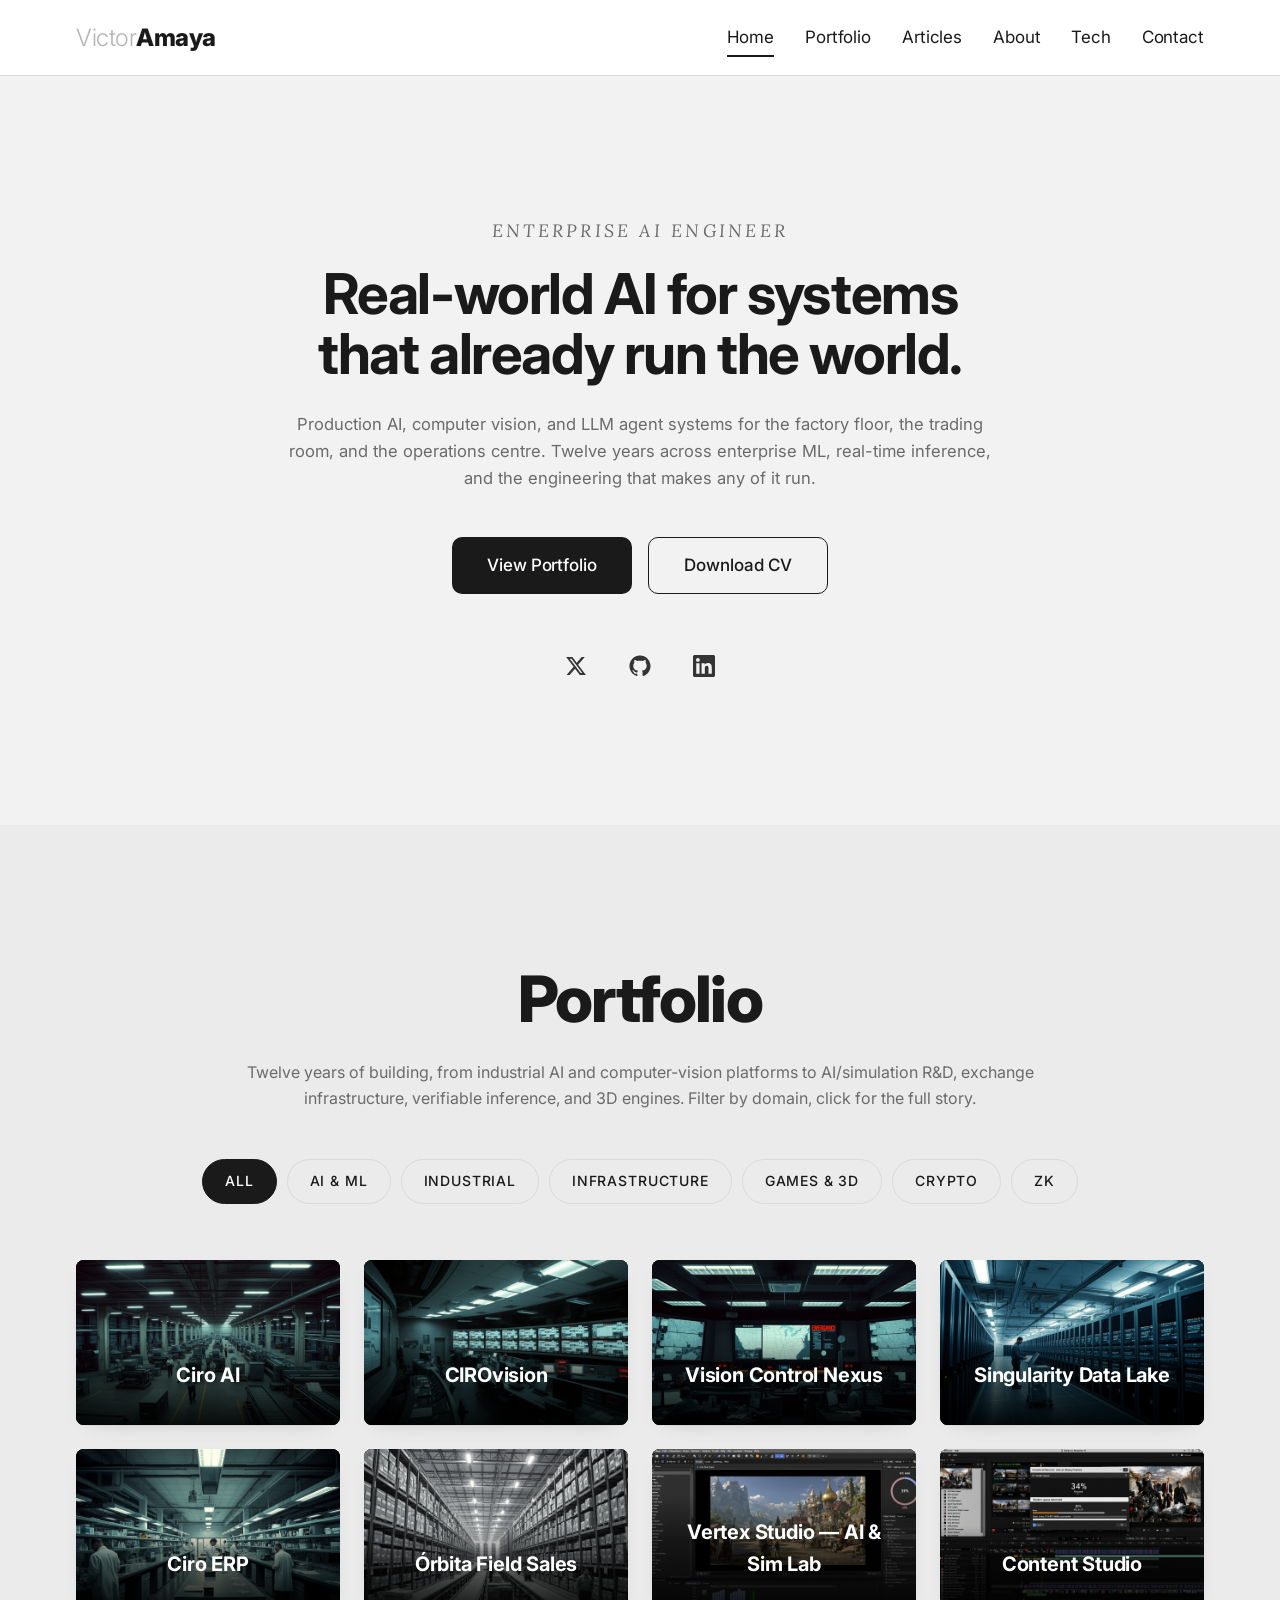
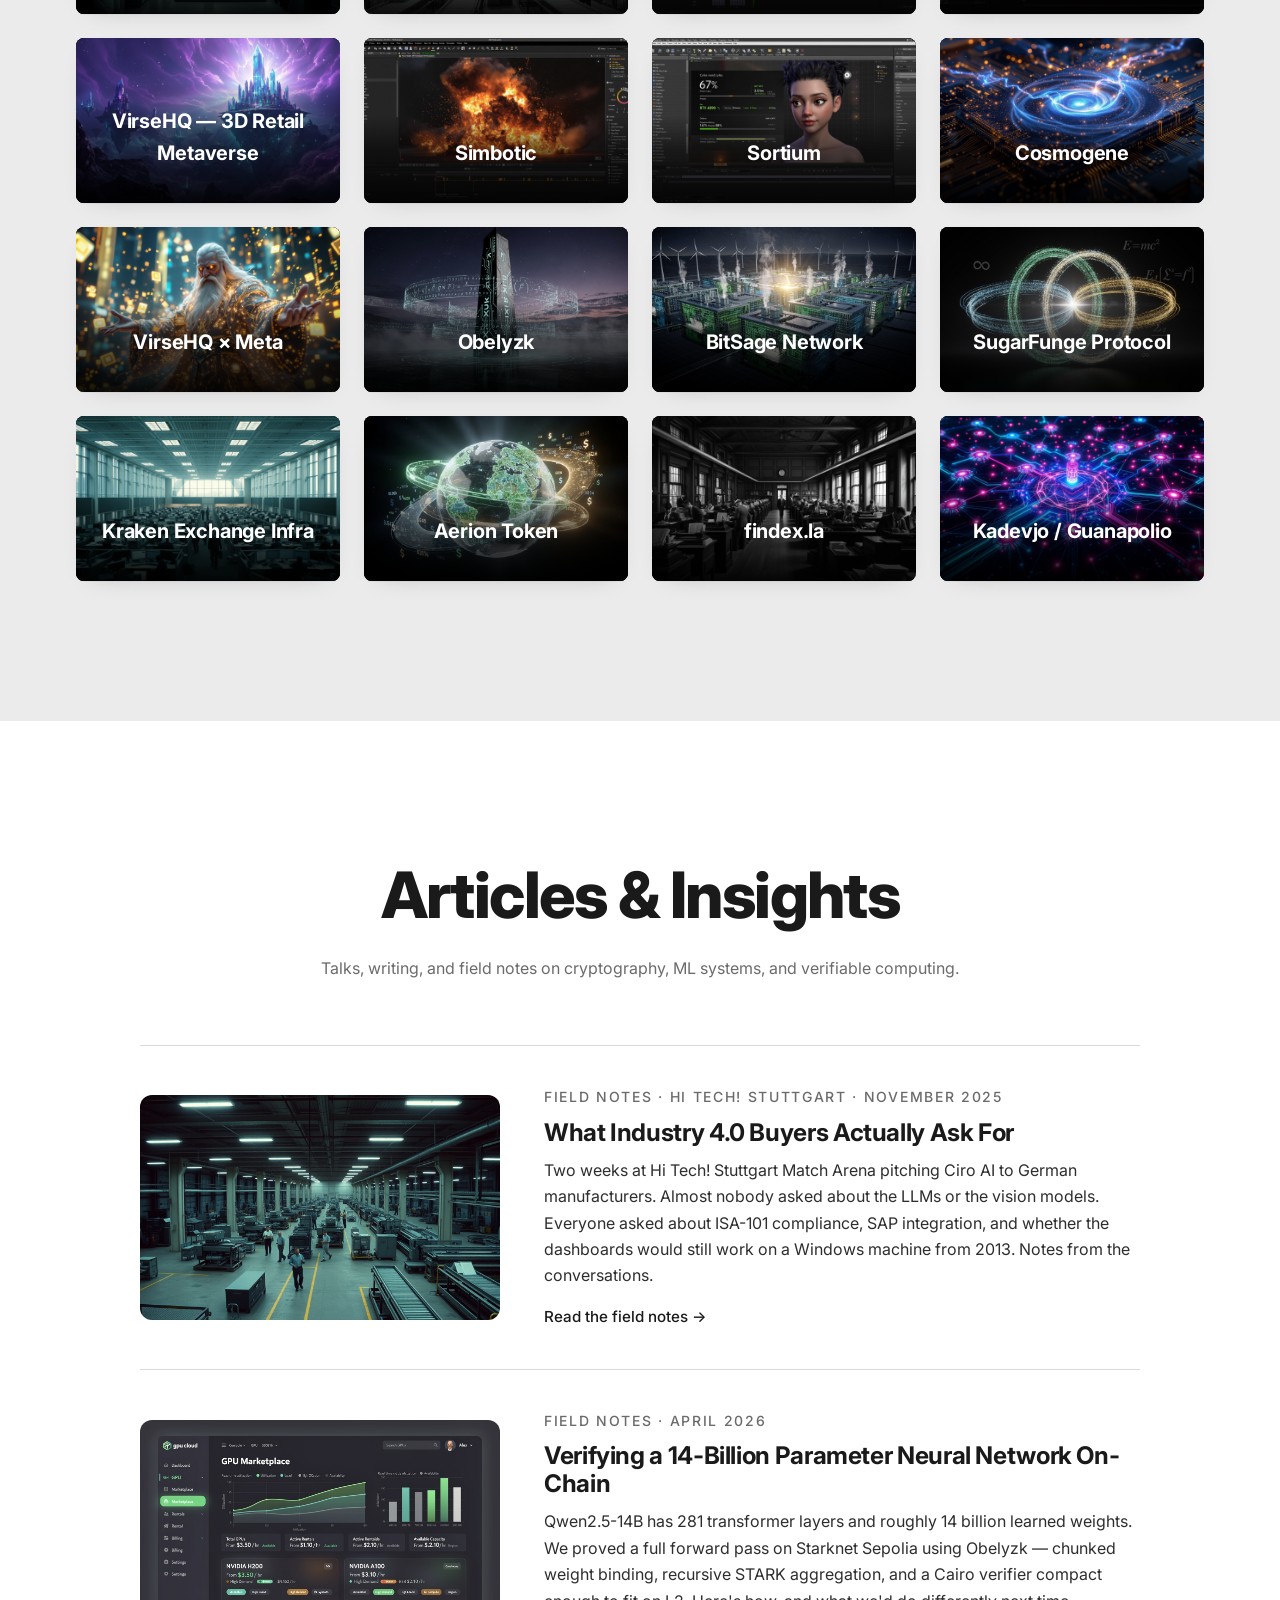
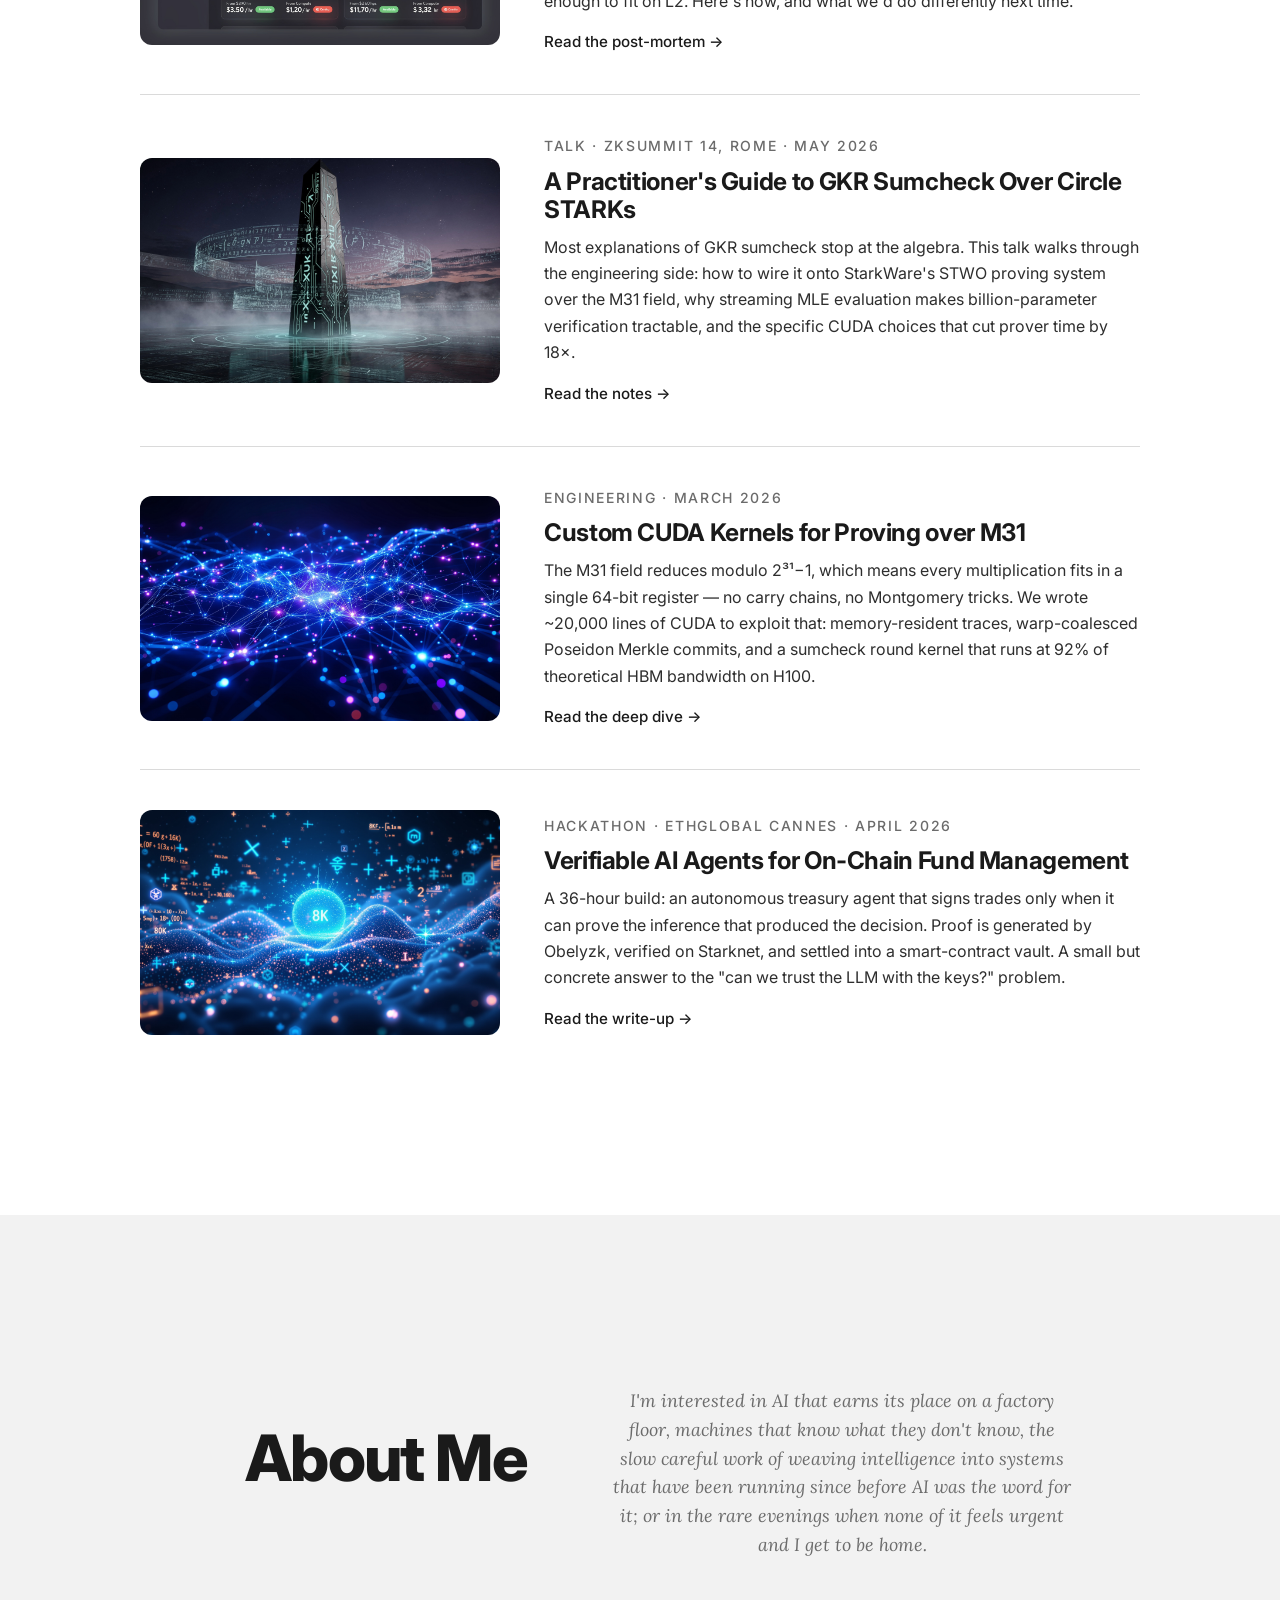
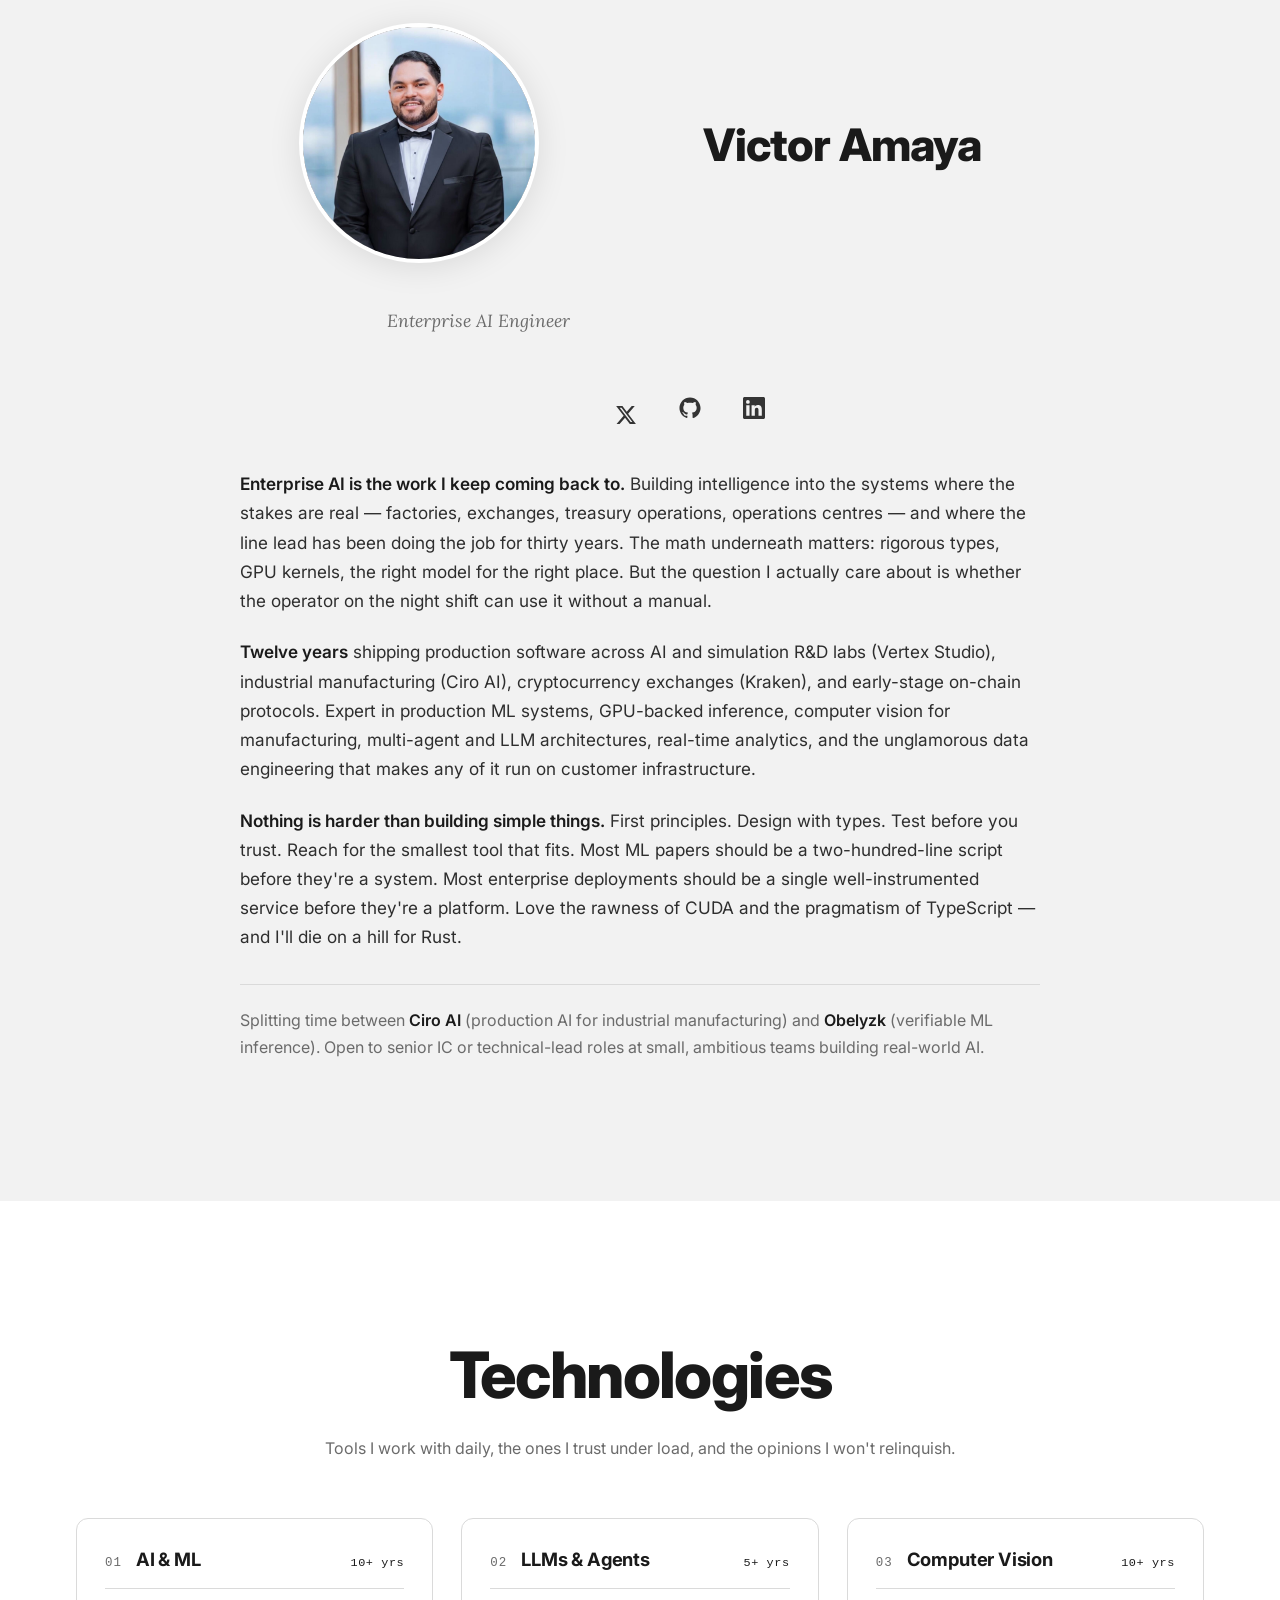
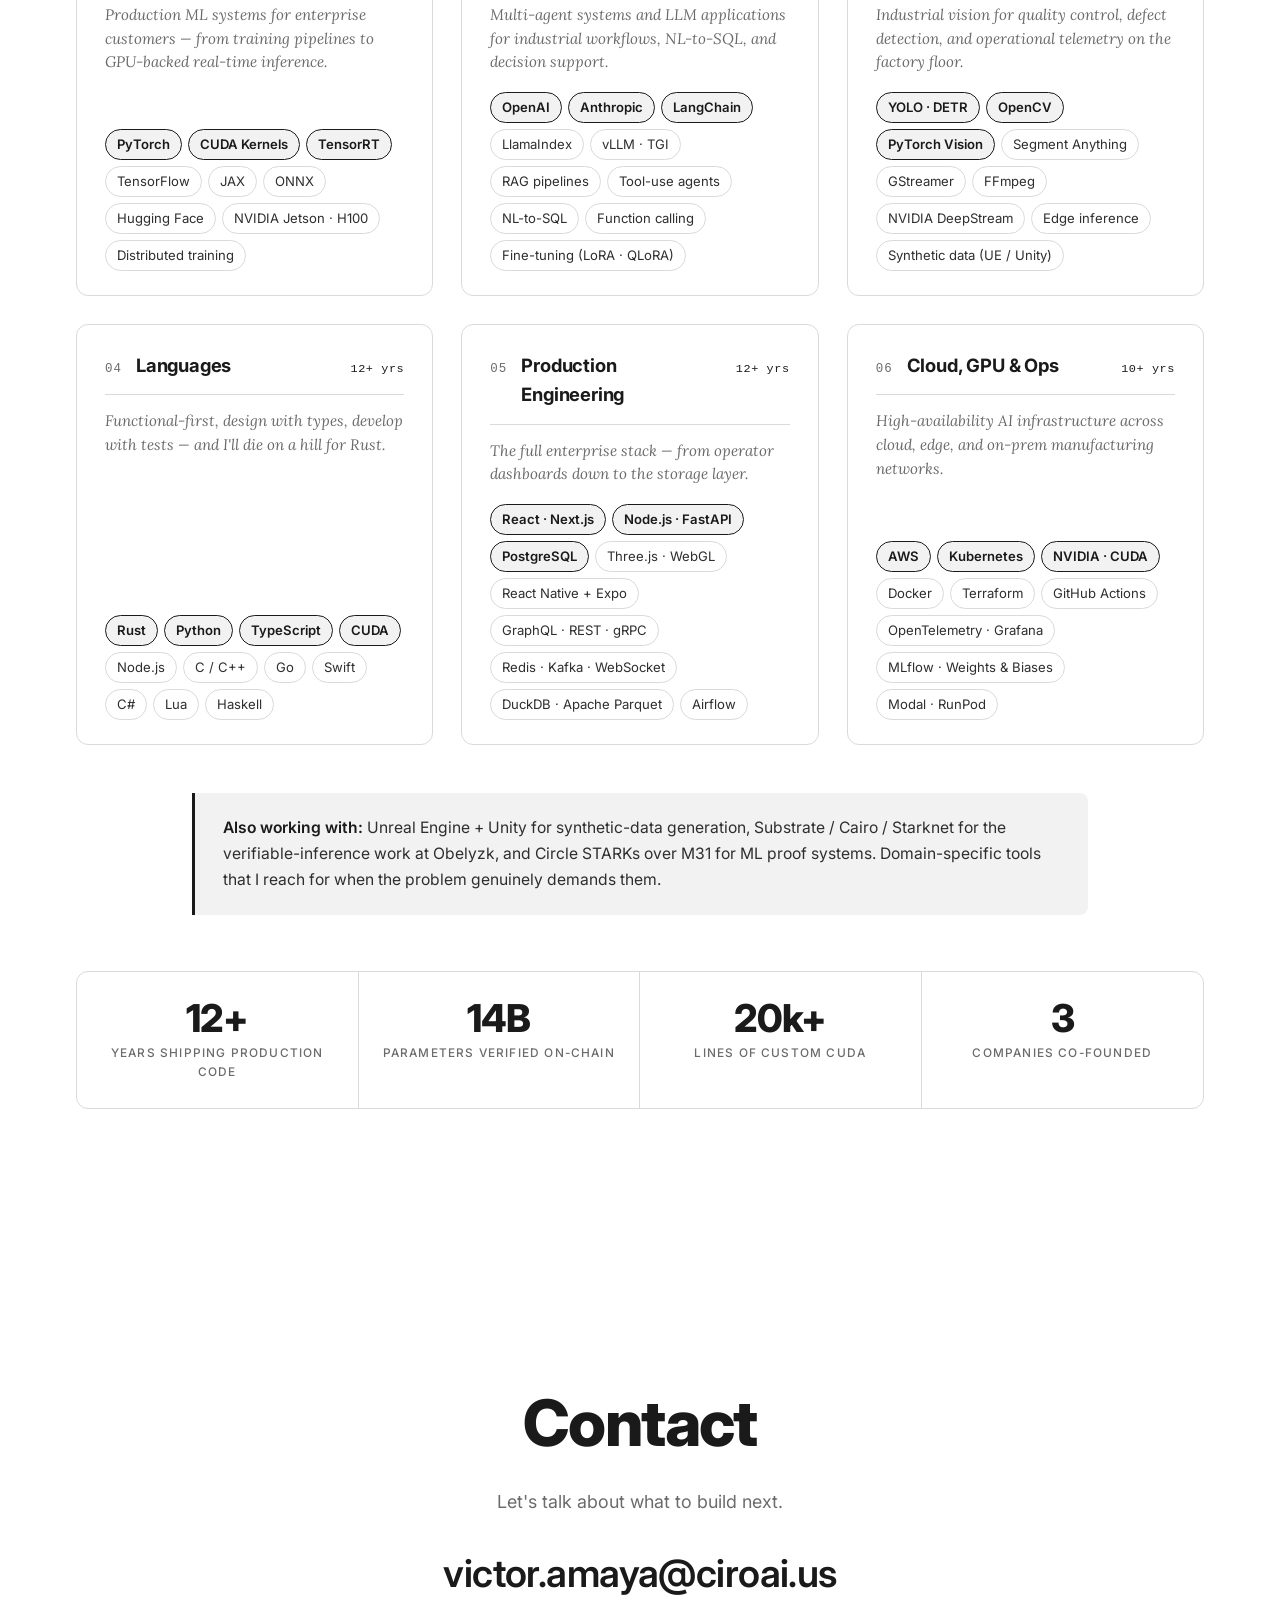
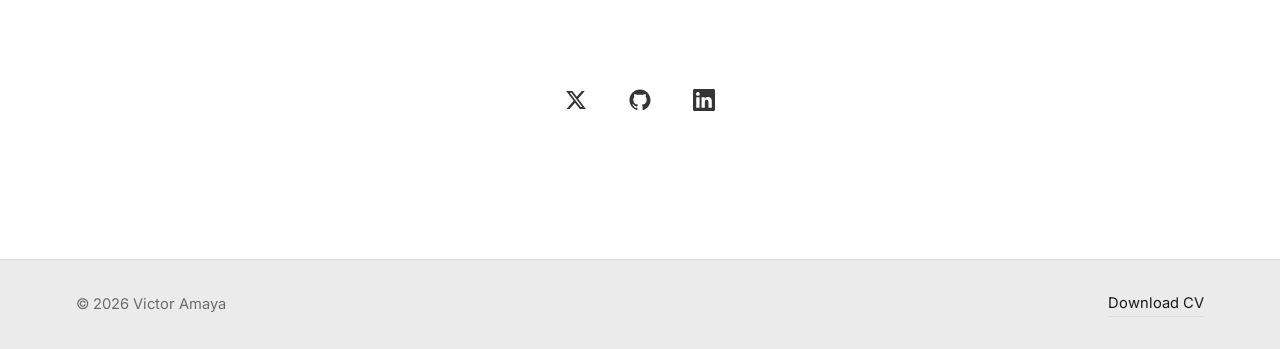
==== commit 4537c627: "Fill in real content for 5 placeholder projects - Simbotic: Vertex Studio simulation platform (UE5, " ====
--- a/index.html
+++ b/index.html
@@ -185,53 +185,53 @@
         <button type="button" class="tile-link">
           <div class="tile-media"><img src="assets/projects/virse.jpg" alt="VirseHQ" onerror="this.parentElement.classList.add('no-img')" /></div>
           <div class="tile-meta">
-            <h3 class="tile-title">VirseHQ — AI Metaverse</h3>
-            <p class="tile-blurb">AI-powered metaverse and enterprise XR products. $15M ARR.</p>
-            <ul class="tile-tags"><li>Unity</li><li>Unreal</li><li>AI</li><li>XR</li></ul>
-          </div>
-        </button>
-      </li>
-
-      <li class="tile is-placeholder" data-project="simbotic" data-cats="games ai" data-year="20XX">
+            <h3 class="tile-title">VirseHQ — 3D Retail Metaverse</h3>
+            <p class="tile-blurb">AI-powered 3D retail universe for enterprise brands. $15M ARR.</p>
+            <ul class="tile-tags"><li>Unity</li><li>Unreal</li><li>React</li><li>WebGL</li></ul>
+          </div>
+        </button>
+      </li>
+
+      <li class="tile" data-project="simbotic" data-cats="ai games" data-year="2019">
         <button type="button" class="tile-link">
           <div class="tile-media"><img src="assets/projects/simbotic.jpg" alt="Simbotic" onerror="this.parentElement.classList.add('no-img')" /></div>
           <div class="tile-meta">
-            <h3 class="tile-title">Simbotic Engine <span class="todo">TODO</span></h3>
-            <p class="tile-blurb">Custom simulation engine. Add details: era, products, your contribution.</p>
-            <ul class="tile-tags"><li>TBD</li></ul>
-          </div>
-        </button>
-      </li>
-
-      <li class="tile is-placeholder" data-project="sortium" data-cats="games ai" data-year="20XX">
+            <h3 class="tile-title">Simbotic</h3>
+            <p class="tile-blurb">AI simulation platform that teaches agents spatial reasoning in Unreal 5 — Epic MegaGrant recipient.</p>
+            <ul class="tile-tags"><li>Unreal 5</li><li>PyTorch</li><li>Rust</li><li>NVIDIA</li></ul>
+          </div>
+        </button>
+      </li>
+
+      <li class="tile" data-project="sortium" data-cats="ai games" data-year="2021">
         <button type="button" class="tile-link">
           <div class="tile-media"><img src="assets/projects/sortium.jpg" alt="Sortium" onerror="this.parentElement.classList.add('no-img')" /></div>
           <div class="tile-meta">
-            <h3 class="tile-title">Sortium — Simulations <span class="todo">TODO</span></h3>
-            <p class="tile-blurb">Real-time 3D simulations &amp; world-building. Add: role, stack, shipped products.</p>
-            <ul class="tile-tags"><li>TBD</li></ul>
-          </div>
-        </button>
-      </li>
-
-      <li class="tile is-placeholder" data-project="cosmogene" data-cats="games" data-year="20XX">
+            <h3 class="tile-title">Sortium</h3>
+            <p class="tile-blurb">AI-powered production team for game-ready 3D assets — a prompt away.</p>
+            <ul class="tile-tags"><li>Unreal Engine</li><li>Multi-agent AI</li><li>Generative 3D</li></ul>
+          </div>
+        </button>
+      </li>
+
+      <li class="tile" data-project="cosmogene" data-cats="ai games" data-year="2022">
         <button type="button" class="tile-link">
           <div class="tile-media"><img src="assets/projects/cosmogene.jpg" alt="Cosmogene" onerror="this.parentElement.classList.add('no-img')" /></div>
           <div class="tile-meta">
-            <h3 class="tile-title">Cosmogene — 3D Worlds <span class="todo">TODO</span></h3>
-            <p class="tile-blurb">Procedural 3D-world generation. Add: scope, your contribution, engine.</p>
-            <ul class="tile-tags"><li>TBD</li></ul>
-          </div>
-        </button>
-      </li>
-
-      <li class="tile is-placeholder" data-project="virse-meta" data-cats="games" data-year="2015">
+            <h3 class="tile-title">Cosmogene</h3>
+            <p class="tile-blurb">Personal AI pets in a procedurally-generated 3D universe.</p>
+            <ul class="tile-tags"><li>Unreal Engine</li><li>AI Agents</li><li>Generative 3D</li></ul>
+          </div>
+        </button>
+      </li>
+
+      <li class="tile" data-project="virse-meta" data-cats="games" data-year="2016">
         <button type="button" class="tile-link">
           <div class="tile-media"><img src="assets/projects/virse-meta.jpg" alt="VirseHQ × Meta" onerror="this.parentElement.classList.add('no-img')" /></div>
           <div class="tile-meta">
-            <h3 class="tile-title">VirseHQ × Meta <span class="todo">TODO</span></h3>
-            <p class="tile-blurb">3D worlds &amp; XR apps in collaboration with Meta. Add: scope, products, hardware.</p>
-            <ul class="tile-tags"><li>Unity / Unreal</li><li>XR</li></ul>
+            <h3 class="tile-title">VirseHQ × Meta</h3>
+            <p class="tile-blurb">Enterprise 3D retail experiences shipped to Meta Quest and Rift.</p>
+            <ul class="tile-tags"><li>Meta Quest</li><li>Unreal</li><li>Unity</li><li>OpenXR</li></ul>
           </div>
         </button>
       </li>
@@ -302,13 +302,13 @@
         </button>
       </li>
 
-      <li class="tile is-placeholder" data-project="kadevjo" data-cats="games crypto" data-year="2014">
+      <li class="tile" data-project="kadevjo" data-cats="games crypto" data-year="2014">
         <button type="button" class="tile-link">
           <div class="tile-media"><img src="assets/projects/kadevjo.jpg" alt="Kadevjo Games" onerror="this.parentElement.classList.add('no-img')" /></div>
           <div class="tile-meta">
-            <h3 class="tile-title">Kadevjo Games <span class="todo">TODO</span></h3>
-            <p class="tile-blurb">Mobile titles, apps, and early crypto systems. Add: titles, links, art.</p>
-            <ul class="tile-tags"><li>Unity</li><li>Mobile</li><li>Crypto</li></ul>
+            <h3 class="tile-title">Kadevjo / Guanapolio</h3>
+            <p class="tile-blurb">Salvadoran mobile-game studio. Shipped Guanapolio — the country's Monopoly. $1M ARR, exited.</p>
+            <ul class="tile-tags"><li>Unity</li><li>C#</li><li>iOS · Android</li></ul>
           </div>
         </button>
       </li>
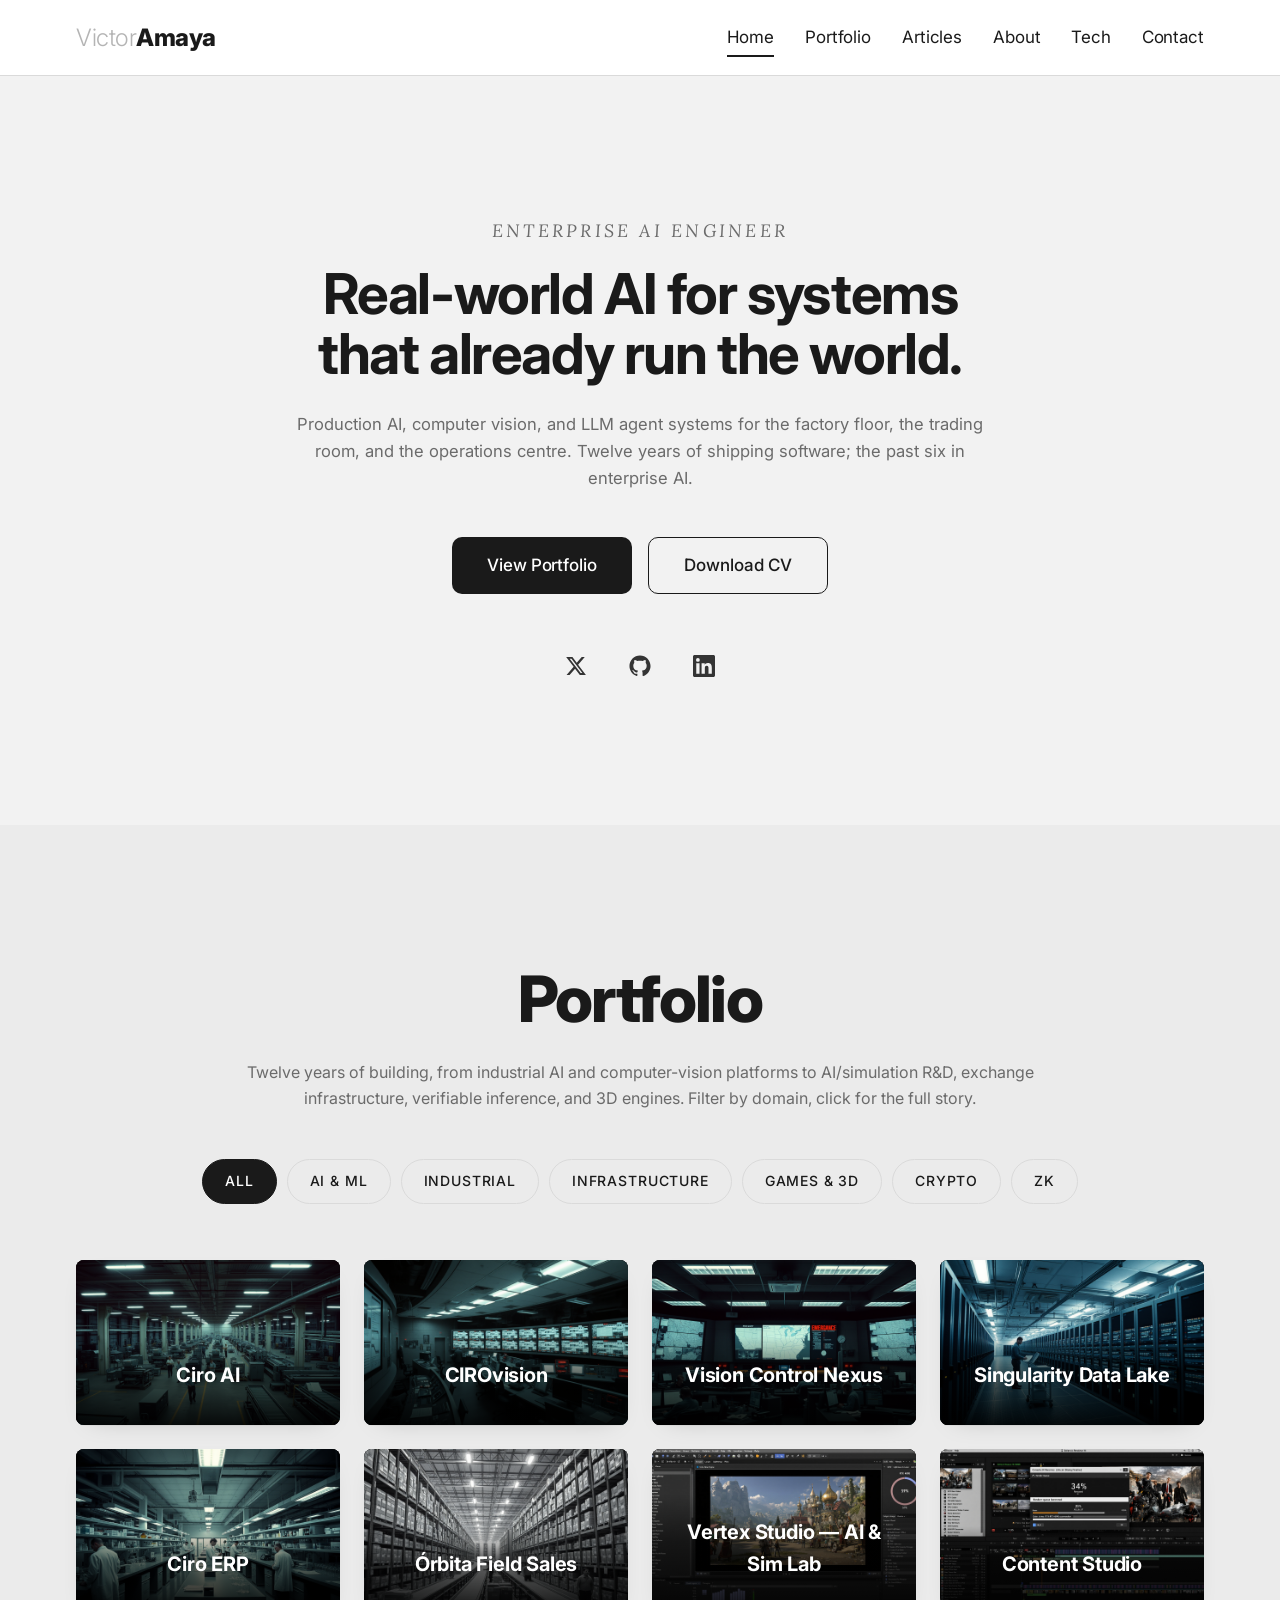
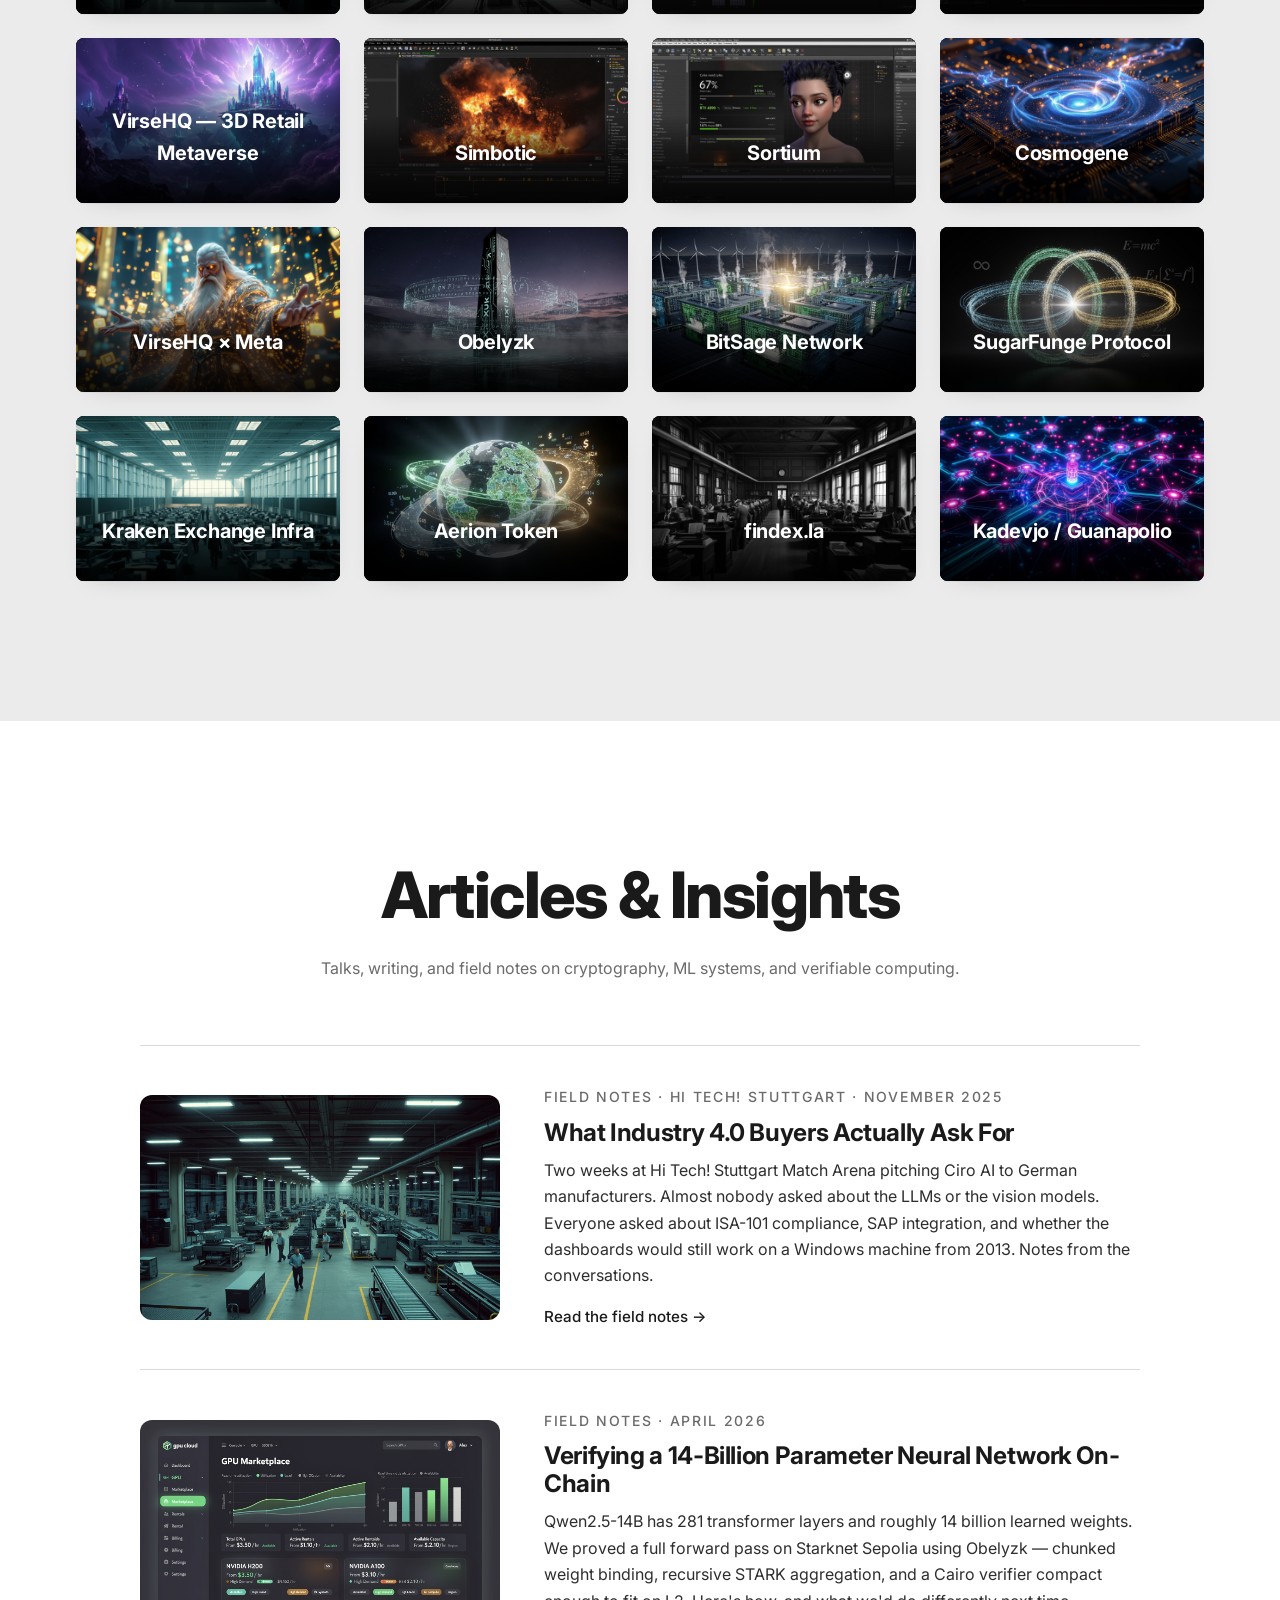
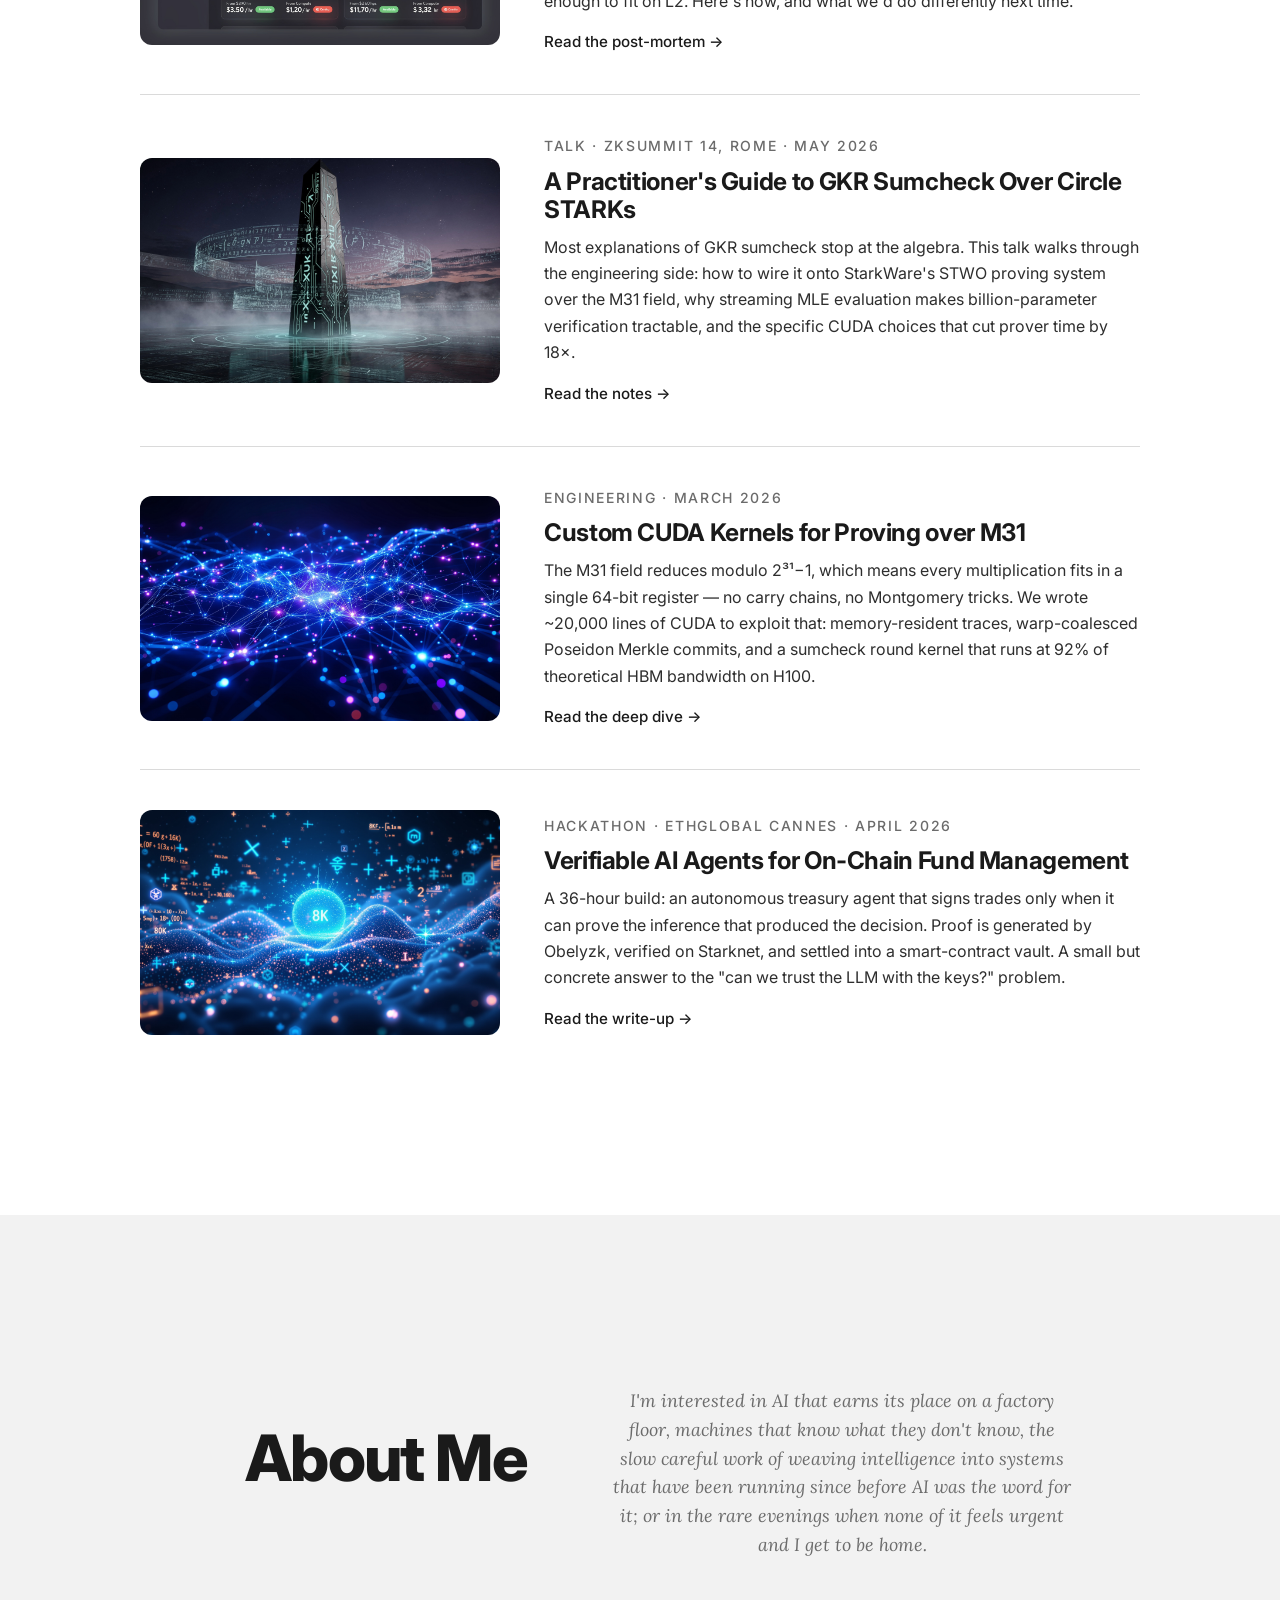
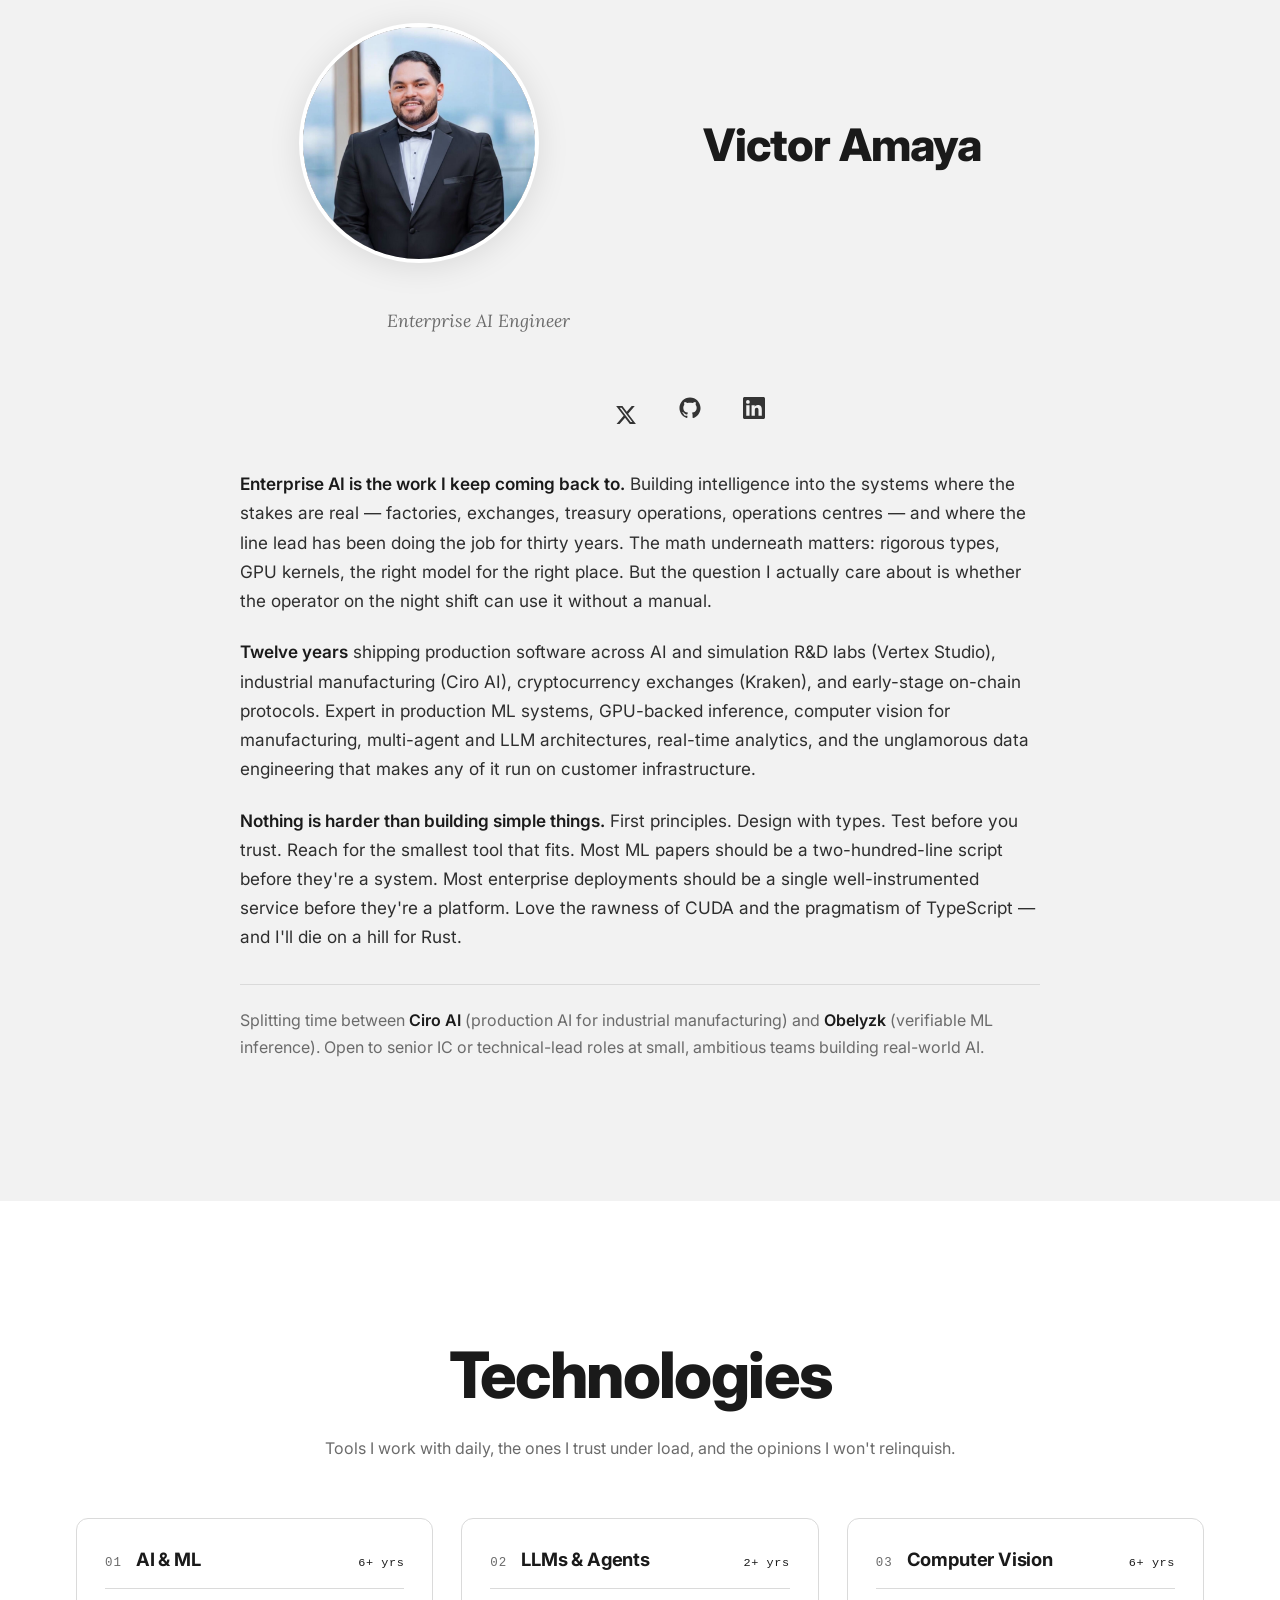
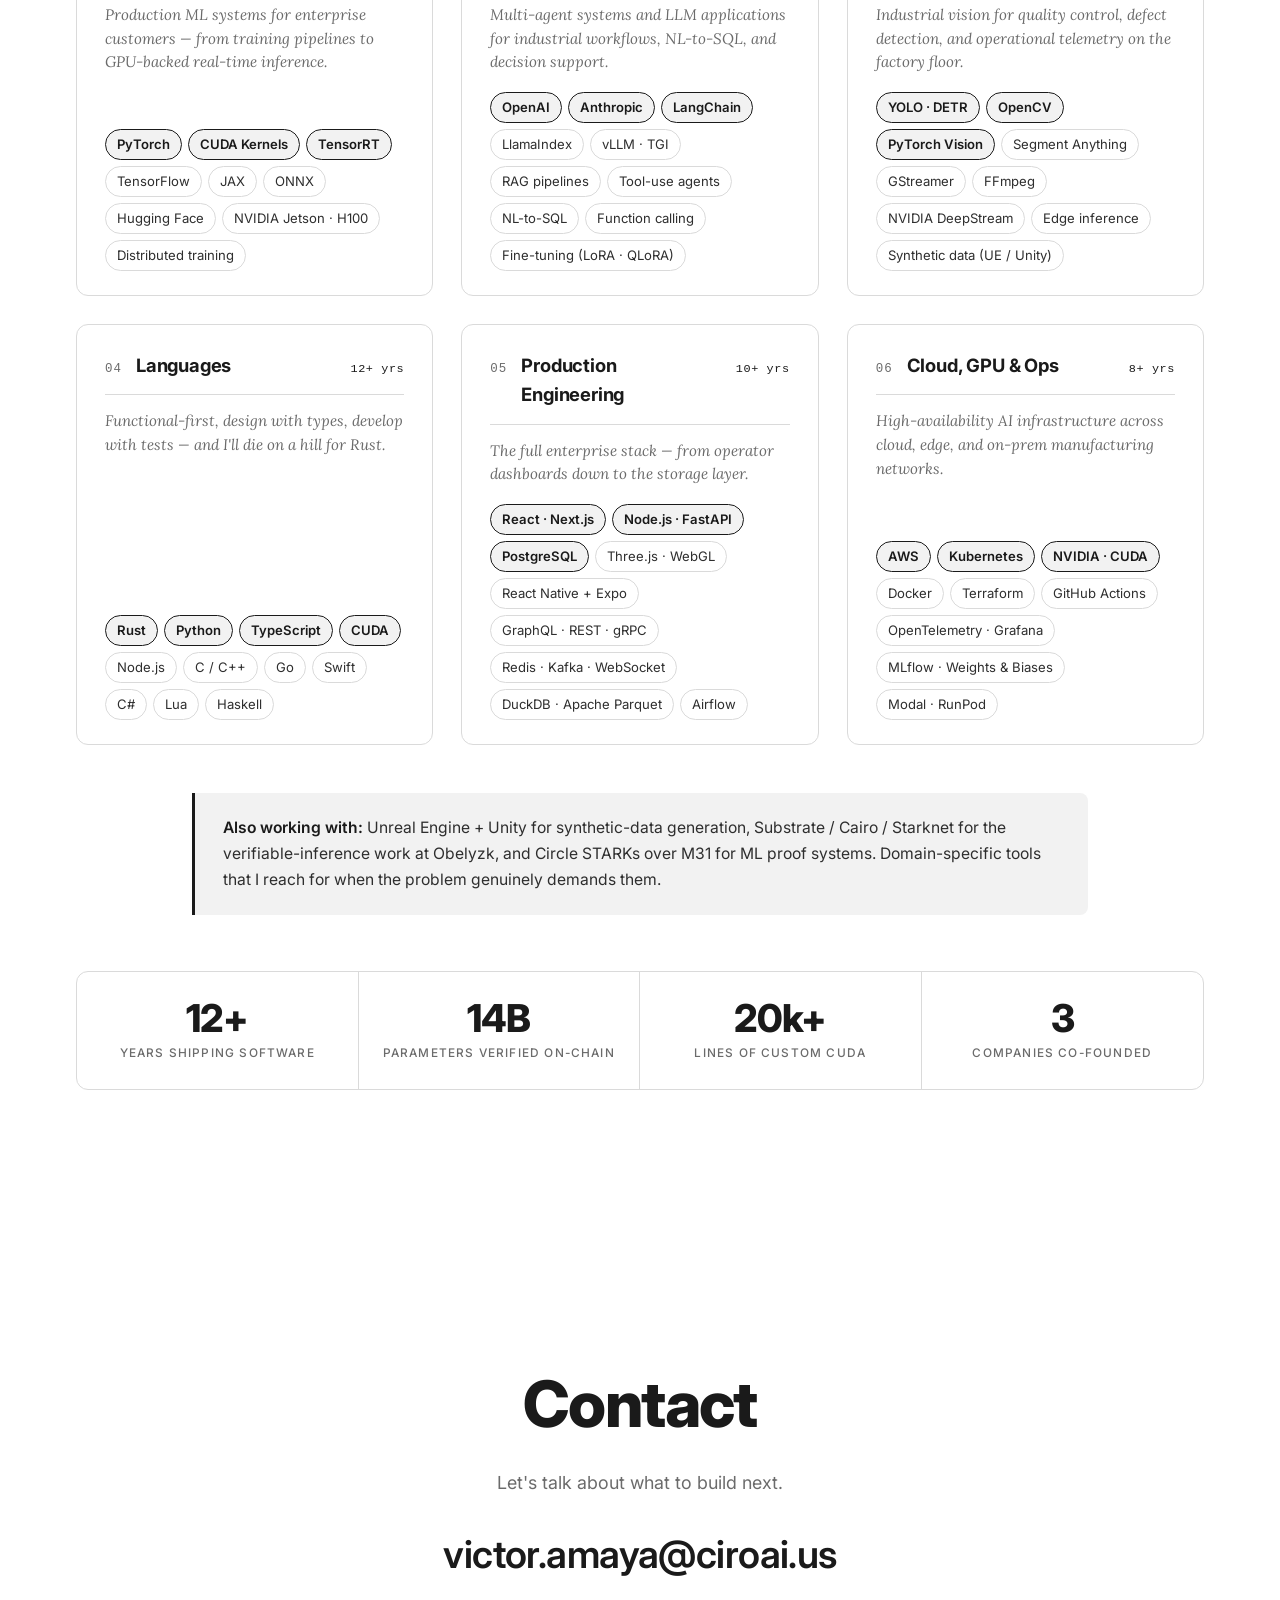
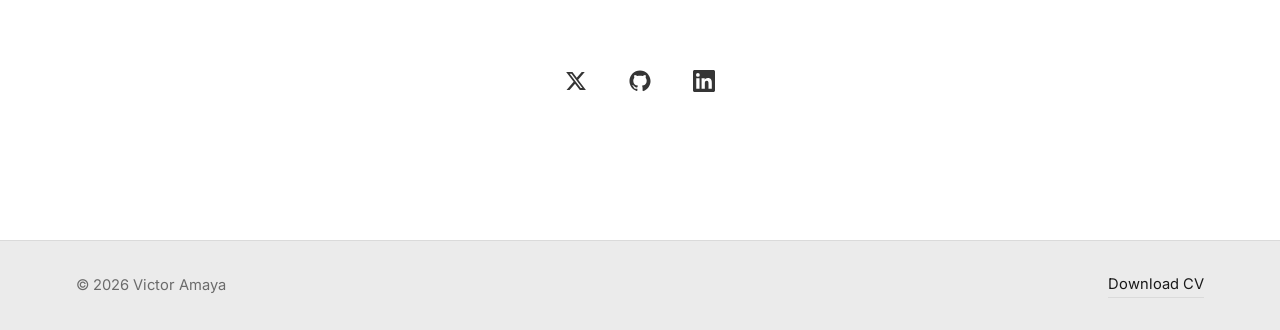
==== commit 43eb1b9e: "Polish CV + site — honest year claims, no overclaim Recalibrated expertise years to actual chronolog" ====
--- a/index.html
+++ b/index.html
@@ -50,8 +50,7 @@
     <p class="hero-body">
       Production AI, computer vision, and LLM agent systems for the
       factory floor, the trading room, and the operations centre. Twelve
-      years across enterprise ML, real-time inference, and the engineering
-      that makes any of it run.
+      years of shipping software; the past six in enterprise AI.
     </p>
     <div class="cta-row">
       <a class="btn btn-primary" href="#portfolio">View Portfolio</a>
@@ -502,7 +501,7 @@
         <header>
           <span class="tech-num">01</span>
           <h3 class="tech-label">AI &amp; ML</h3>
-          <span class="tech-years">10+ yrs</span>
+          <span class="tech-years">6+ yrs</span>
         </header>
         <p class="tech-blurb">
           Production ML systems for enterprise customers — from training pipelines to GPU-backed real-time inference.
@@ -524,7 +523,7 @@
         <header>
           <span class="tech-num">02</span>
           <h3 class="tech-label">LLMs &amp; Agents</h3>
-          <span class="tech-years">5+ yrs</span>
+          <span class="tech-years">2+ yrs</span>
         </header>
         <p class="tech-blurb">
           Multi-agent systems and LLM applications for industrial workflows, NL-to-SQL, and decision support.
@@ -547,7 +546,7 @@
         <header>
           <span class="tech-num">03</span>
           <h3 class="tech-label">Computer Vision</h3>
-          <span class="tech-years">10+ yrs</span>
+          <span class="tech-years">6+ yrs</span>
         </header>
         <p class="tech-blurb">
           Industrial vision for quality control, defect detection, and operational telemetry on the factory floor.
@@ -593,7 +592,7 @@
         <header>
           <span class="tech-num">05</span>
           <h3 class="tech-label">Production Engineering</h3>
-          <span class="tech-years">12+ yrs</span>
+          <span class="tech-years">10+ yrs</span>
         </header>
         <p class="tech-blurb">
           The full enterprise stack — from operator dashboards down to the storage layer.
@@ -615,7 +614,7 @@
         <header>
           <span class="tech-num">06</span>
           <h3 class="tech-label">Cloud, GPU &amp; Ops</h3>
-          <span class="tech-years">10+ yrs</span>
+          <span class="tech-years">8+ yrs</span>
         </header>
         <p class="tech-blurb">
           High-availability AI infrastructure across cloud, edge, and on-prem manufacturing networks.
@@ -646,7 +645,7 @@
     <div class="tech-stats">
       <div class="tech-stat">
         <span class="value">12+</span>
-        <span class="label">Years shipping production code</span>
+        <span class="label">Years shipping software</span>
       </div>
       <div class="tech-stat">
         <span class="value">14B</span>
